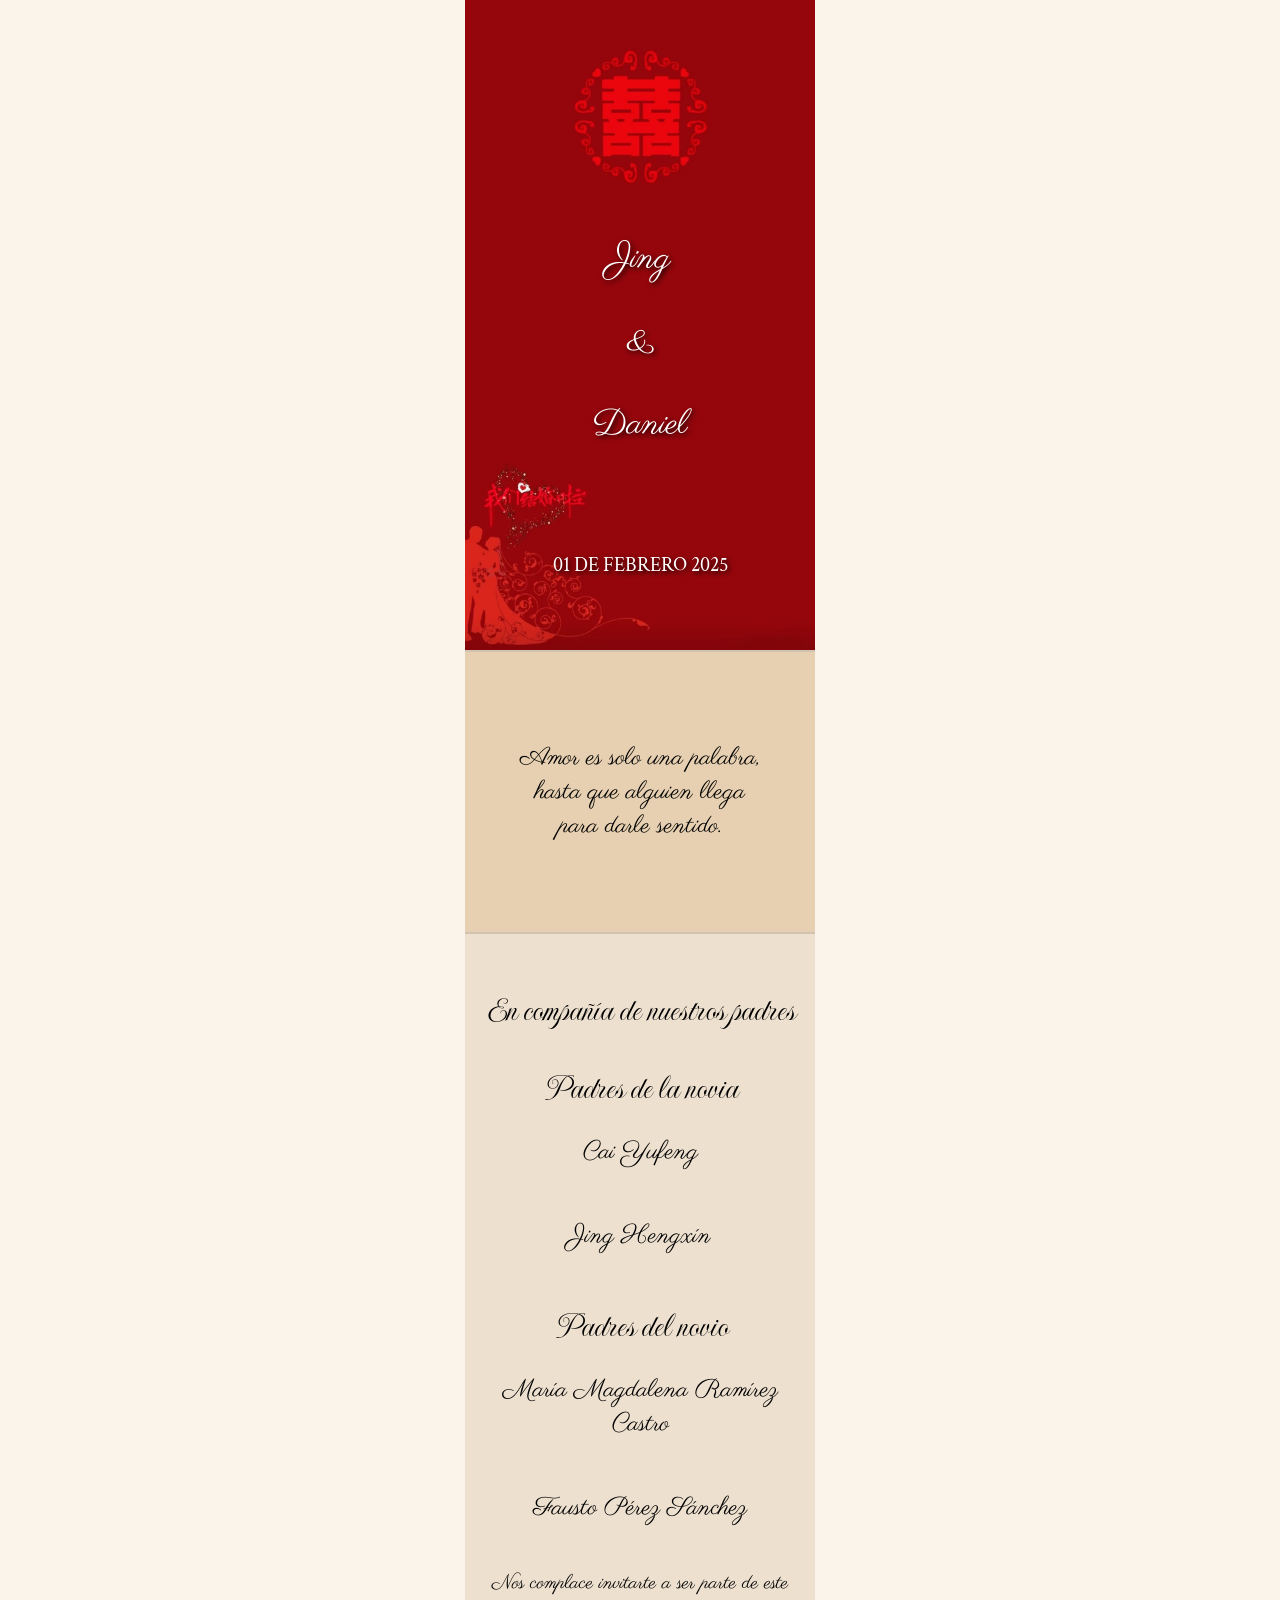
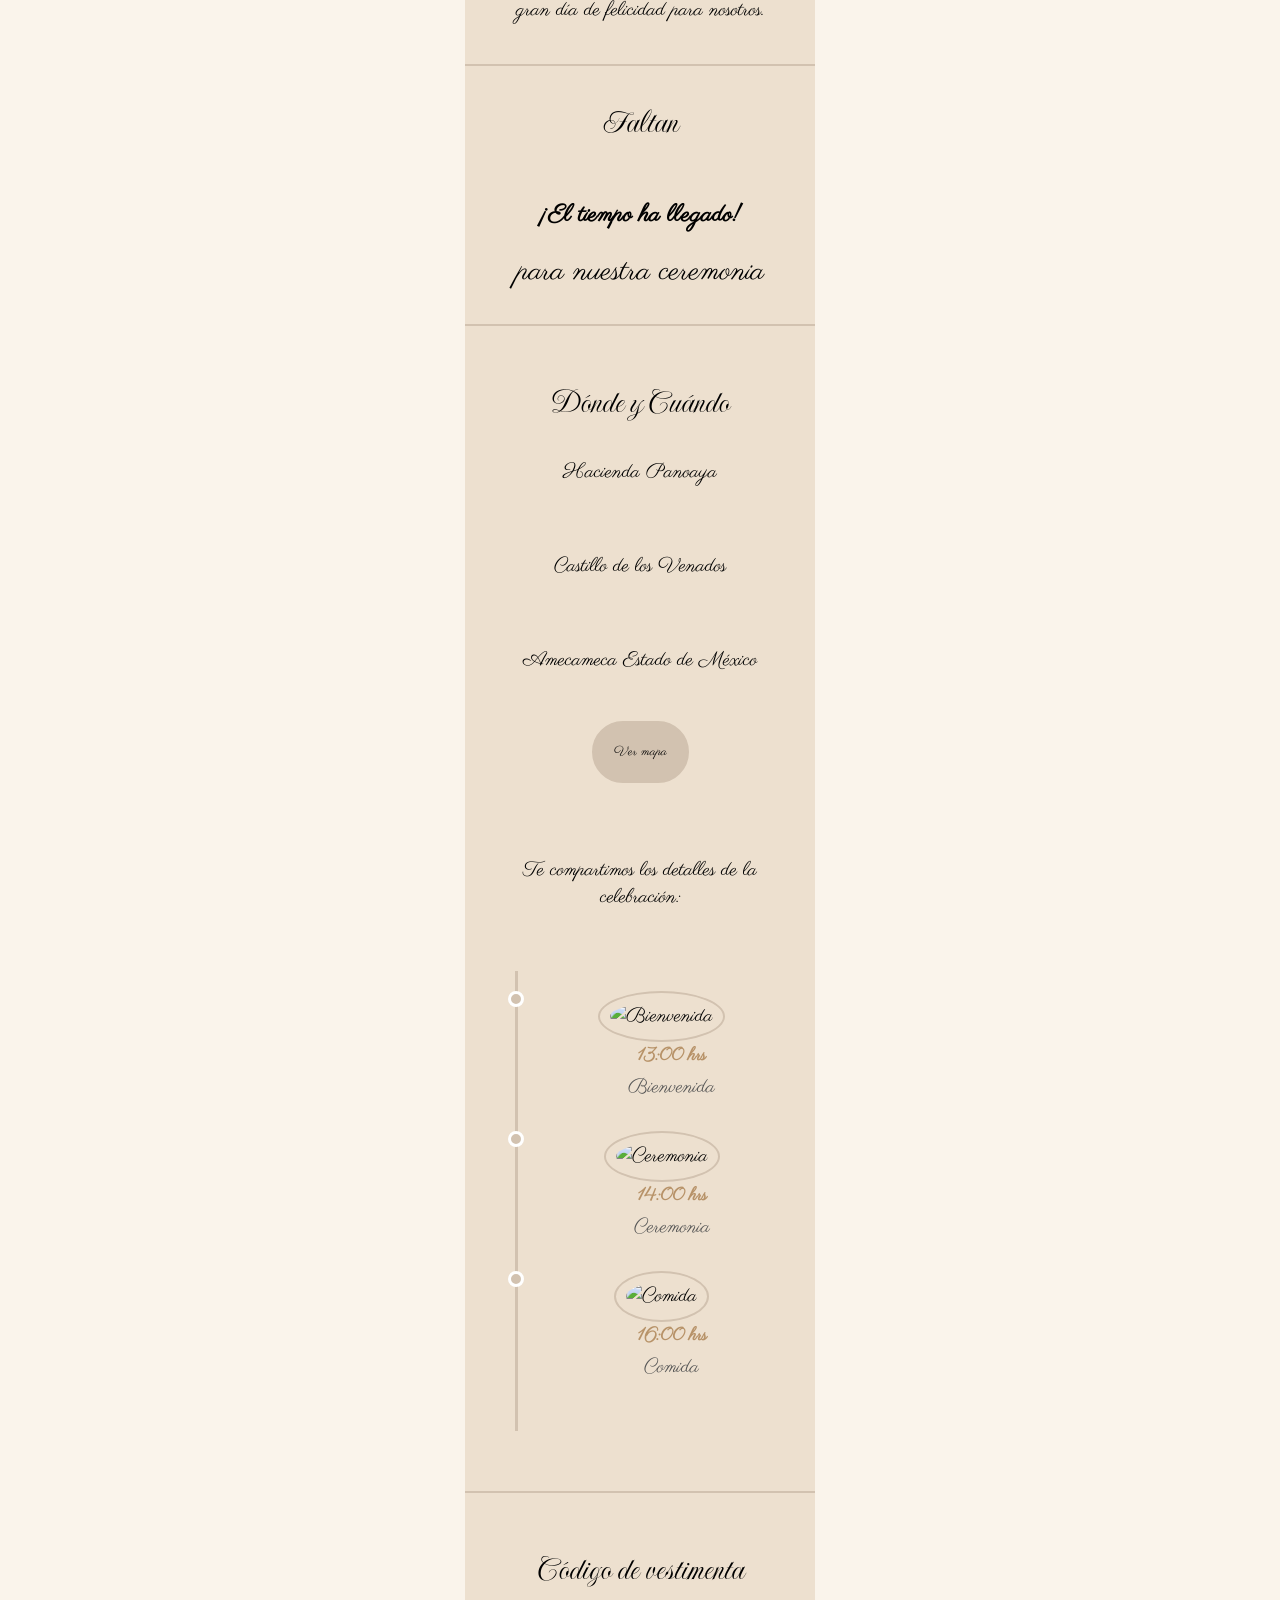
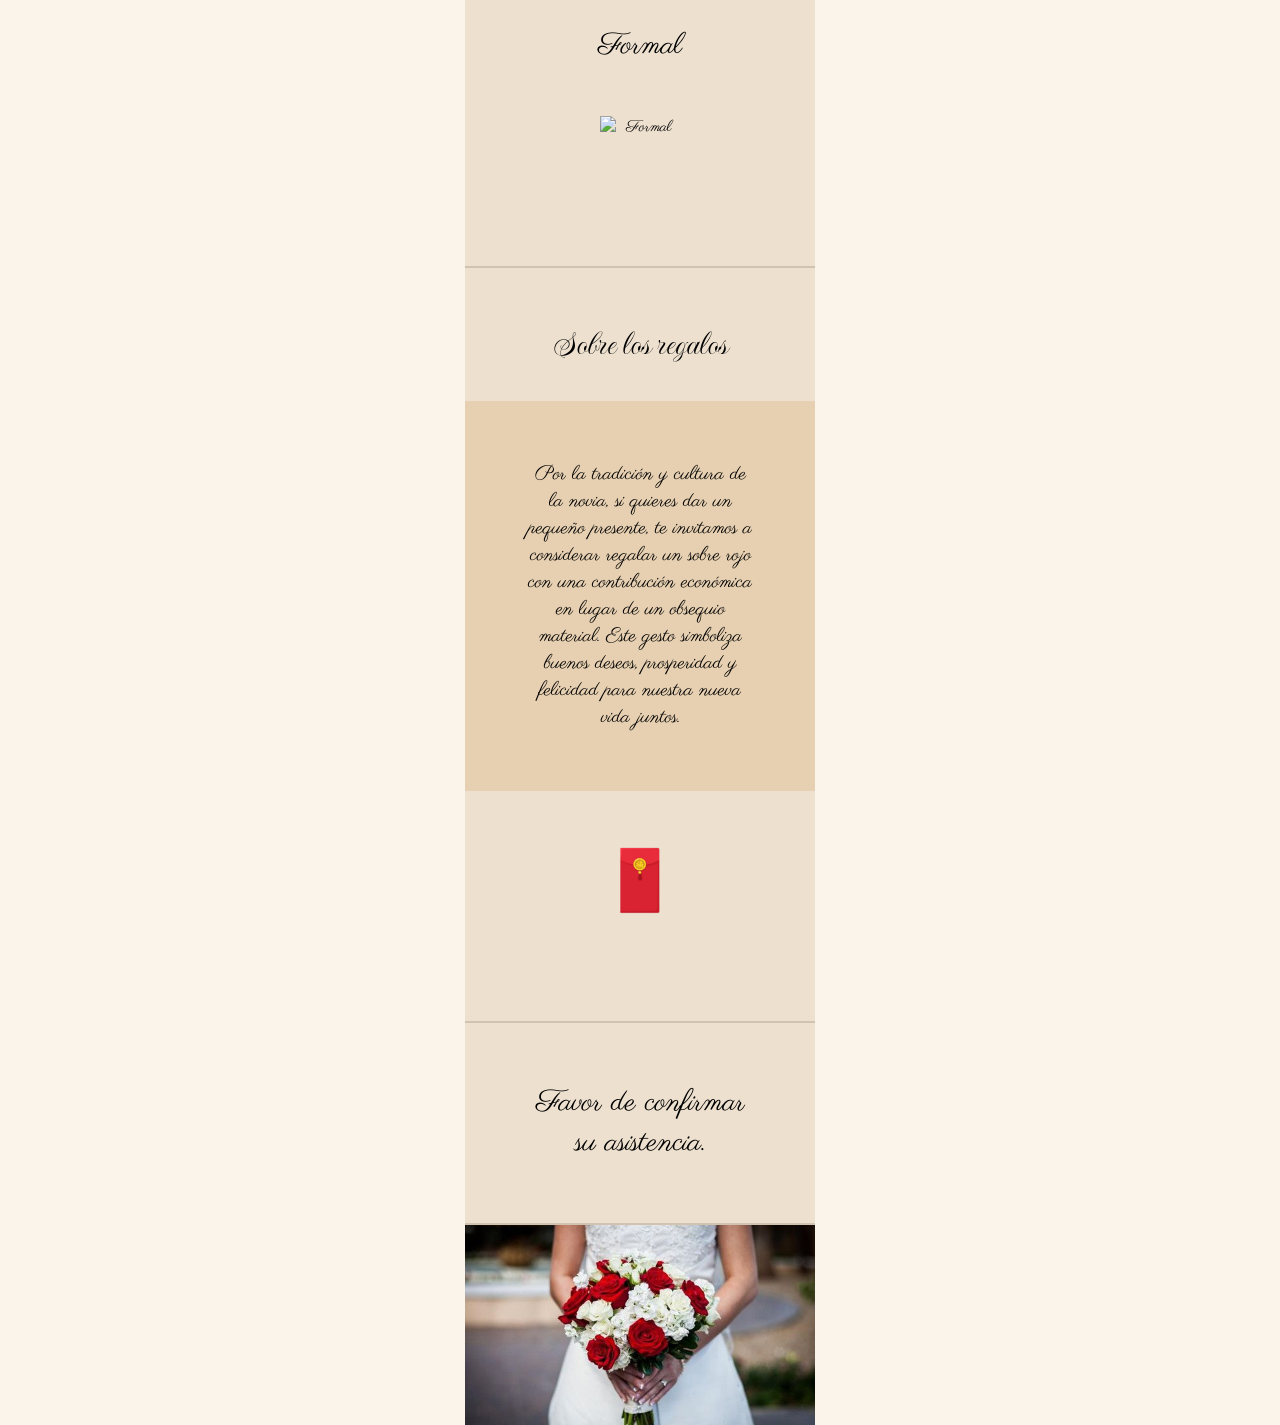
==== index.html @ 16b10f51 "Update index.html" ====
<!DOCTYPE html>
<html lang="es"> <!-- Español -->
<head>
    <meta charset="UTF-8"> <!-- Español -->
    <meta name="viewport" content="width=device-width, initial-scale=1.0">
    <link rel="preconnect" href="https://fonts.googleapis.com">
<link rel="preconnect" href="https://fonts.gstatic.com" crossorigin>
<link href="https://fonts.googleapis.com/css2?family=Allura&family=Amita:wght@400;700&family=Crimson+Text:ital,wght@0,400;0,600;0,700;1,400;1,600;1,700&family=Dancing+Script:wght@400..700&family=IM+Fell+French+Canon:ital@0;1&family=Imperial+Script&family=Lora:ital,wght@0,400..700;1,400..700&family=Mea+Culpa&family=Parisienne&family=Rouge+Script&family=Viaoda+Libre&display=swap" rel="stylesheet">
    <title>Invitación Boda</title>
    <!--Favicon (logo navegador)-->
    <link rel="icon" href="logo.ico" type="image/x-icon"> 
    <!-- styles.css-->
    <link rel="stylesheet" href="styles.css">
</head>
<body>
    <!-- Música -->
    <audio autoplay loop>
        <source src="musicaFondo.mp3" type="audio/mpeg">
        Tu navegador no soporta la reproducción de audio.
    </audio>
    <!-- 1. INICIO ------------------------------------------------>
    <div class="_1_INICIO">
        <p class="nombresNovios"> Jing </p>
        <p class="nombresNovios"> & </p>
        <p class="nombresNovios"> Daniel</p>
        <br>
        <p class="fecha"> 01 DE FEBRERO 2025</p>
    </div>
    <!-- 2. FRASE ------------------------------------------------>
    <div class="_2_FRASE"> 
        <a class="textoinvitacion"> Amor es solo una palabra, hasta que alguien llega para darle sentido. </a>
    </div>
    <!-- 3. PADRES ------------------------------------------------>
    <div class="_3_PADRES">
        <p id="nomPad">En compañía de nuestros padres</p>
        <a id="nomPad"> Padres de la novia</a>
        <p id="padres">Cai Yufeng</p>
        <p id="padres">Jing Hengxín</p>
        <br>
        <a id="nomPad">Padres del novio</a>
        <p id="padres">María Magdalena Ramírez Castro</p>
        <p id="padres">Fausto Pérez Sánchez</p>
        <p id="texto">Nos complace invitarte a ser parte de este gran día de felicidad para nosotros.</p>
    </div>
    <!-- 4. DIAS_FALTAN --------------------------------------------->
    <div class="_4_DIAS_FALTAN">
        <p id="titulo">Faltan</p>
        <div id="contador">
            <div class="tiempo" id="dias">
                <span></span>
                <p>Días</p>
            </div>
            <div class="tiempo">
                <span>:</span>
            </div>
            <div class="tiempo" id="horas">
                <span></span>
                <p>Horas</p>
            </div>
            <div class="tiempo">
                <span>:</span>
            </div>
            <div class="tiempo" id="minutos">
                <span></span>
                <p>Minutos</p>
            </div>
            <div class="tiempo">
                <span>:</span>
            </div>
            <div class="tiempo" id="segundos">
                <span></span>
                <p>Segundos</p>
            </div>
        </div>
        <a id="titulo2">para nuestra ceremonia</a>
        <p></p>
        <script>
            // Definir la fecha de destino
            const fechaDestino = new Date("Feb 01, 2025 00:00:00").getTime();
            // Actualizar la cuenta regresiva cada segundo
            const intervalo = setInterval(function() {
                const ahora = new Date().getTime();
                const diferencia = fechaDestino - ahora;
                // Calcular días, horas, minutos y segundos restantes
                const dias = Math.floor(diferencia / (1000 * 60 * 60 * 24));
                const horas = Math.floor((diferencia % (1000 * 60 * 60 * 24)) / (1000 * 60 * 60));
                const minutos = Math.floor((diferencia % (1000 * 60 * 60)) / (1000 * 60));
                const segundos = Math.floor((diferencia % (1000 * 60)) / 1000);
                // Actualizar los valores en el HTML
                document.getElementById("dias").children[0].textContent = dias < 10 ? "0" + dias : dias;
                document.getElementById("horas").children[0].textContent = horas < 10 ? "0" + horas : horas;
                document.getElementById("minutos").children[0].textContent = minutos < 10 ? "0" + minutos : minutos;
                document.getElementById("segundos").children[0].textContent = segundos < 10 ? "0" + segundos : segundos;
                // Si la cuenta regresiva ha terminado
                if (diferencia < 0) {
                    clearInterval(intervalo);
                    document.getElementById("contador").innerHTML = "<h2>¡El tiempo ha llegado!</h2>";
                }
            }, 1000);
        </script>
    </div>
    <!-- 5. DONDE_CUANDO --------------------------------------------->
    <div class="_5_DONDE_CUANDO">
        <div class="">
            <p id="titulo">Dónde y Cuándo</p>
            <p>Hacienda Panoaya</p>
            <br>
            <p>Castillo de los Venados</p>
            <br>
            <p>Amecameca Estado de México</p>
            <br>
            <button id="button" onclick="location.href='https://maps.app.goo.gl/4FpCjoQQamvMc2v19';"  allowfullscreen="" loading="lazy" referrerpolicy="no-referrer-when-downgrade"> Ver mapa</button> 
        </div>
        <br>
        <br>
<p id="texto">Te compartimos los detalles de la celebración:</p>
<div class="timeline">
    <div class="evento">
        <div class="icono">
            <img src="https://cdn-icons-png.flaticon.com/128/2849/2849686.png" alt="Bienvenida">
        </div>
        <div class="contenido">
            <span class="hora">13:00 hrs</span>
            <p>Bienvenida</p>
        </div>
    </div>
    <div class="evento">
        <div class="icono">
            <img src="https://cdn-icons-png.flaticon.com/128/2950/2950180.png" alt="Ceremonia">
        </div>
        <div class="contenido">
            <span class="hora">14:00 hrs</span>
            <p>Ceremonia</p>
        </div>
    </div>
    <div class="evento">
        <div class="icono">
            <img src="https://cdn-icons-png.flaticon.com/128/2555/2555700.png" alt="Comida">
        </div>
        <div class="contenido">
            <span class="hora">16:00 hrs</span>
            <p>Comida</p>
        </div>
    </div>
</div>
</div>
    <div class="_6_CODIGO_VESTIMENTA">
        <p id="titulo">Código de vestimenta</p>
        <a id="titulo2">Formal</a>
        <div class="iconFormal" ><img src="https://invitaciones.krema-mx.com/Content/img/icons/codigo-de-vestir.png" alt="Formal" id="iconFormal"></div>
    </div>
    <div class="_7_REGALOS">
        <p id="titulo">Sobre los regalos</p>
        <a id="regalos">Por la tradición y cultura de la novia, si quieres dar un pequeño presente, te invitamos a considerar regalar un sobre rojo con una contribución económica en lugar de un obsequio material. Este gesto simboliza buenos deseos, prosperidad y felicidad para nuestra nueva vida juntos.</a>
        <div class="iconFormal" ><img src="sobreRojo.png" alt="sobreRojo" id="iconFormal"></div>
    </div>
    <div class="_8_FINAL">
       <a id="numTelefono">Favor de confirmar su asistencia.</a>
    </div>
    <div class="_9_FOTOFINAL"></div>
</body>
</html>
---- styles.css ----
body {
    height: 100vh;
    display: grid;
    justify-content: center; /* Centra horizontalmente */
    align-items: center;    /* Centra verticalmente */
    /*display: flex; /* Activa el modelo flexbox */
   
    /*max-width: auto;*/
    width:350px;
    margin: auto;
    text-align: center;
    padding: auto;
    background-color: #faf4eb;

font-family: "Parisienne", serif;

}
.texto{
    text-align: center;
 font-size: 20px;
  font-family: "Lora", serif;
  font-optical-sizing: auto;
  font-weight: <weight>;
  font-style: normal;
}

.textoRegalo{
    background-color: #e6d0b1;
    height: 100px;
    display: grid;
    justify-content: center; /* Centra horizontalmente */
    align-items: center; /* Centra verticalmente */
    padding: 70px;
    text-align: center;
     font-family: "IM Fell French Canon", serif;
    font-optical-sizing: auto;
    font-weight: <weight>;
    font-style: normal;
}


/* Contenedor con la imagen de fondo */
/*-- 1. INICIO ---------------------------------------------------------*/
._1_INICIO { 
    position: relative; /* Posicionamiento necesario para el overlay */
    
    background-image: url('fondo.jpeg'); /* Ruta de tu imagen */
    background-size: cover; /* Ajusta la imagen al tamaño de la pantalla */
    background-position: center; /* Centra la imagen */
    height: 450px; /* Ocupa toda la altura de la ventana */
    /*display: grid;*/
    justify-content: center; /* Centra los elementos verticalmente */
    align-items: center; /* Centra los elementos horizontalmente */
    color: white; /* Color de texto */
    text-shadow: 2px 2px 5px black; /* Sombra para que el texto resalte */
    text-align: center;
    font-size: 35px;

    padding-top:200px;
    padding-bottom:
}
/* Capa oscura superpuesta */
/*._1_INICIO::before {
    content: '';
    position: absolute;
    top: 0;
    left: 0;
    width: 100%;
    height: 100%;
    background-color: black; /* Oscurecimiento */
    opacity: 0.2; /* Ajusta la intensidad de la oscuridad (0.1 a 1) */
    z-index: 1; /* Coloca la capa debajo del contenido */
}*/

/* Asegúrate de que el contenido esté encima de la superposición */
/*._1_INICIO > * {
    position: relative;
    z-index: 2;
}*/
.nombresNovios{
    font-size: 60px; /* Tamaño de fuente */
    font-family: "Parisienne", serif;
    font-weight: 400;
    font-style: normal;

    color: white; /* Color de texto */
    text-shadow: 2px 2px 5px black; /* Sombra para que el texto resalte */
    text-align: center;
}
.fecha{
    font-size: 20px; /* Tamaño de fuente */

     font-family: "Crimson Text", serif;

}

/*-- 2. FRASE ---------------------------------------------------------*/
._2_FRASE{
     border-bottom: 2px  solid #d2c2b0; 
     border-top: 2px solid #d2c2b0;
    background-color: #e6d0b1;
    height: 180px;
    margin: 20 auto; /* Centra la página */
    justify-content: center; /* Centra horizontalmente */
    align-items: center; /* Centra verticalmente */
    display: grid;
    padding: 50px;
    text-align: center;

     font-family: "IM Fell French Canon", serif;
    font-optical-sizing: auto;
    font-weight: <weight>;
    font-style: normal;
    color:black;
    font-family: "Parisienne", serif;
    font-size: 25px;
}

/*-- 3. PADRES ---------------------------------------------------------*/
._3_PADRES{
     border-bottom: 2px  solid #d2c2b0; 
    background-color: #ede0cf;
    justify-content: center; /* Centra horizontalmente */
    align-items: center; /* Centra verticalmente */
    padding-bottom: 40px; /* Centra la página */
    height: auto; 
    display: grid;
    padding: 20px;
    font-size: 20px;
    
}
#nomPad{
   font-family: "Imperial Script", cursive;
  font-style: normal;
    font-weight: 400;
    font-size: 35px;
}
#padres{
   
    text-align: center;
    font-size: 25px;
    font-family: "Parisienne", cursive;
}


/*-- 4. DIAS QUE FALTAN ---------------------------------------------------------*/
._4_DIAS_FALTAN{
     border-bottom: 2px  solid #d2c2b0; 
    background-color: #ede0cf;
    margin: 20 auto; /* Centra la página */
    justify-content: center; /* Centra horizontalmente */
    align-items: center; /* Centra verticalmente */
    height: auto; /* Ocupa toda la altura de la ventana */
    display: grid;

    background-size: 30px;
font-family: "Parisienne", serif;
}
    #contador {
        display: flex;
        justify-content: center;
        
    }
    .tiempo {
        text-align: center;
    }
    .tiempo span {
        font-size: 40px;
        display: block;
    }
    .tiempo p {
        margin-top: 10px;
        font-size: 18px;    
    }

/*-- 5. DONDE Y CUANDO ---------------------------------------------------------*/
._5_DONDE_CUANDO{
     border-bottom: 2px  solid #d2c2b0; 

    background-color: #ede0cf;
    margin: 20 auto; /* Centra la página */
    justify-content: center; /* Centra horizontalmente */
    align-items: center; /* Centra verticalmente */
    height: auto; /* Ocupa toda la altura de la ventana */
    display: grid;
        padding: 20px;
        font-size: 20px;
}

    #titulo{
        font-size: 35px; /* Tamaño de fuente */
       
  font-family: "Imperial Script", cursive;
    }
    #titulo2{
        font-size: 30px; /* Tamaño de fuente */
        font-family: "Parisienne", serif;
        font-weight: 400;
        font-style: normal;
    }

    #tituloCelebracion{
        font-size: 20px; /* Tamaño de fuente */
        font-family: "Parisienne", serif;
        font-weight: 400;
        font-style: normal;
    }
    #button {
        border: 2px solid #d2c2b0; /* Corregí el borde */
        border-radius:50px; /* Más redondeado */
        background-color: #d2c2b0; /* Color de fondo inicial */
        padding: 20px;
        cursor: pointer; /* Cambiar el cursor al pasar sobre el botón */
        transition: all 0.3s ease; /* Suavizar las transiciones */
font-family: "Parisienne", serif;
}

    /* Cambio de color al poner el cursor */
    #button:hover {
        background-color: #b59d8a; /* Color más oscuro al pasar el mouse */
        border-color: #b59d8a; /* También cambia el color del borde */
        transform: scale(1.05); /* Efecto de agrandamiento */
font-family: "Parisienne", serif;
    }

    /* Cambio de color al hacer clic */
    #button:active {
        background-color: #a08470; /* Color aún más oscuro al hacer clic */
        border-color: #a08470;
        transform: scale(0.95); /* Efecto de presión */
font-family: "Parisienne", serif;
    }

/* Estilo general para la línea del tiempo */
.timeline {
    position: relative;
    margin: 40px auto;
    padding: 20px 0;
    width: 80%;
    max-width: 600px;
    border-left: 3px solid #d2c2b0; /* Línea vertical */
font-family: "Parisienne", serif;
}

/* Estilo de cada evento */
.evento {
    position: relative;
    margin-bottom: 30px;
    padding-left: 40px; /* Espaciado a la izquierda */
font-family: "Parisienne", serif;
}

/* Línea decorativa para conectar íconos */
.evento::before {
    content: '';
    position: absolute;
    left: -10px;
    top: 0;
    width: 10px;
    height: 10px;
    background-color: #d2c2b0; /* Mismo color que la línea */
    border: 3px solid white;
    border-radius: 50%; /* Círculo */
font-family: "Parisienne", serif;
}

/* Estilo para los íconos */
.icono img {
    width: 50px;
    height: 50px;
    border-radius: 50%; /* Opcional: redondea la imagen */
    border: 2px solid #d2c2b0;
    padding: 10px;
font-family: "Parisienne", serif;
}

/* Estilo para el contenido */
.contenido {
    margin-left: 20px;
font-family: "Parisienne", serif;
    color: #333;
}

.contenido .hora {
    font-weight: bold;
    color: #b79268;
    font-size: 18px;
}

.contenido p {
    margin: 5px 0 0;
    font-size: 20px;
    color: #555;
    font-family: "Parisienne", serif;
}

/* Opcional: Agregar animación */
.evento:hover {
    transform: scale(1.05);
    transition: transform 0.3s ease-in-out;
    font-family: "Parisienne", serif;
}

._6_CODIGO_VESTIMENTA{
     border-bottom: 2px  solid #d2c2b0; 

    background-color: #ede0cf;
    margin: 20 auto; /* Centra la página */
    justify-content: center; /* Centra horizontalmente */
    align-items: center; /* Centra verticalmente */
    height: auto; /* Ocupa toda la altura de la ventana */
    display: grid;
    padding: 20px;
}
#textoVest{
    font-family: "Parisienne", serif;
    font-size: 30px;
   
}
.iconFormal{
    background-color: #ede0cf;
    margin: 20 auto; /* Centra la página */
    justify-content: center; /* Centra horizontalmente */
    align-items: center; /* Centra verticalmente */
    display: grid;
    padding-bottom: 20px;
    font-family: "Parisienne", serif;
    padding: 50px;
}
#iconFormal{
    width: 80px;
    height: 80px;
    font-family: "Parisienne", serif;
}

._7_REGALOS{
     border-bottom: 2px  solid #d2c2b0; 
    background-color: #ede0cf;
    margin: 20 auto; /* Centra la página */
    justify-content: center; /* Centra horizontalmente */
    align-items: center; /* Centra verticalmente */
    height: auto; /* Ocupa toda la altura de la ventana */
    display: grid;
    font-family: "Parisienne", serif;
    padding-top: 20px;
    padding-bottom: 50px;
}

#regalos{
    background-color: #e6d0b1;
    height: auto;
    justify-content: center; /* Centra horizontalmente */
    align-items: center; /* Centra verticalmente */
    display: grid;
    padding: 60px;
    text-align: center;
    color:black;
    font-size: 20px;
    font-family: "Parisienne", serif;
}

._8_FINAL{
    border-bottom: 2px  solid #d2c2b0; 
    background-color: #ede0cf;
    padding: 60px ;
    justify-content: center; /* Centra horizontalmente */
    align-items: center; /* Centra verticalmente */
    height: auto; /* Ocupa toda la altura de la ventana */
    font-size: 30px;
    font-style: bold;
 
}
._9_FOTOFINAL{

    position: relative; /* Posicionamiento necesario para el overlay */
    
    background-image: url('fondoFinal.jfif'); /* Ruta de tu imagen */
    background-size: cover; /* Ajusta la imagen al tamaño de la pantalla */
    background-position: center; /* Centra la imagen */
    height: 200px; /* Ocupa toda la altura de la ventana */
    display: grid;
    justify-content: center; /* Centra los elementos verticalmente */
    align-items: center; /* Centra los elementos horizontalmente */
    color: white; /* Color de texto */

}
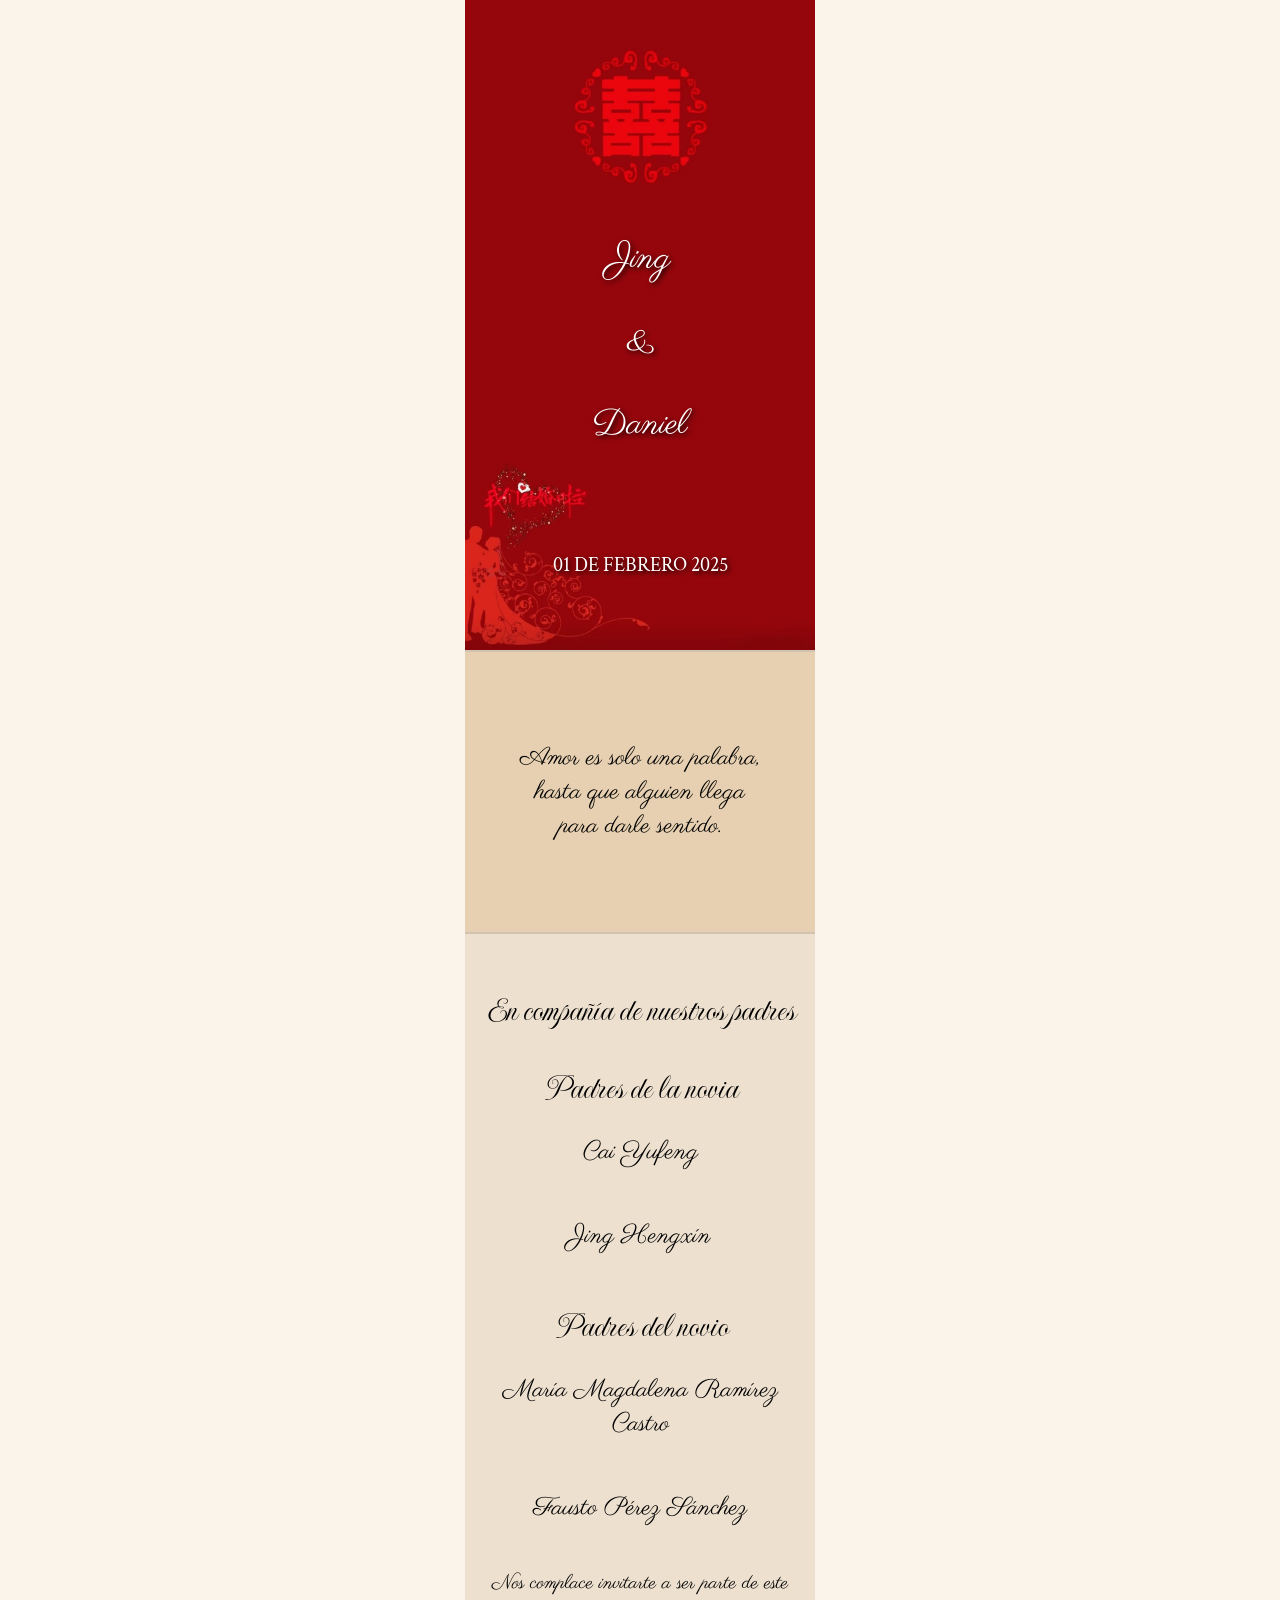
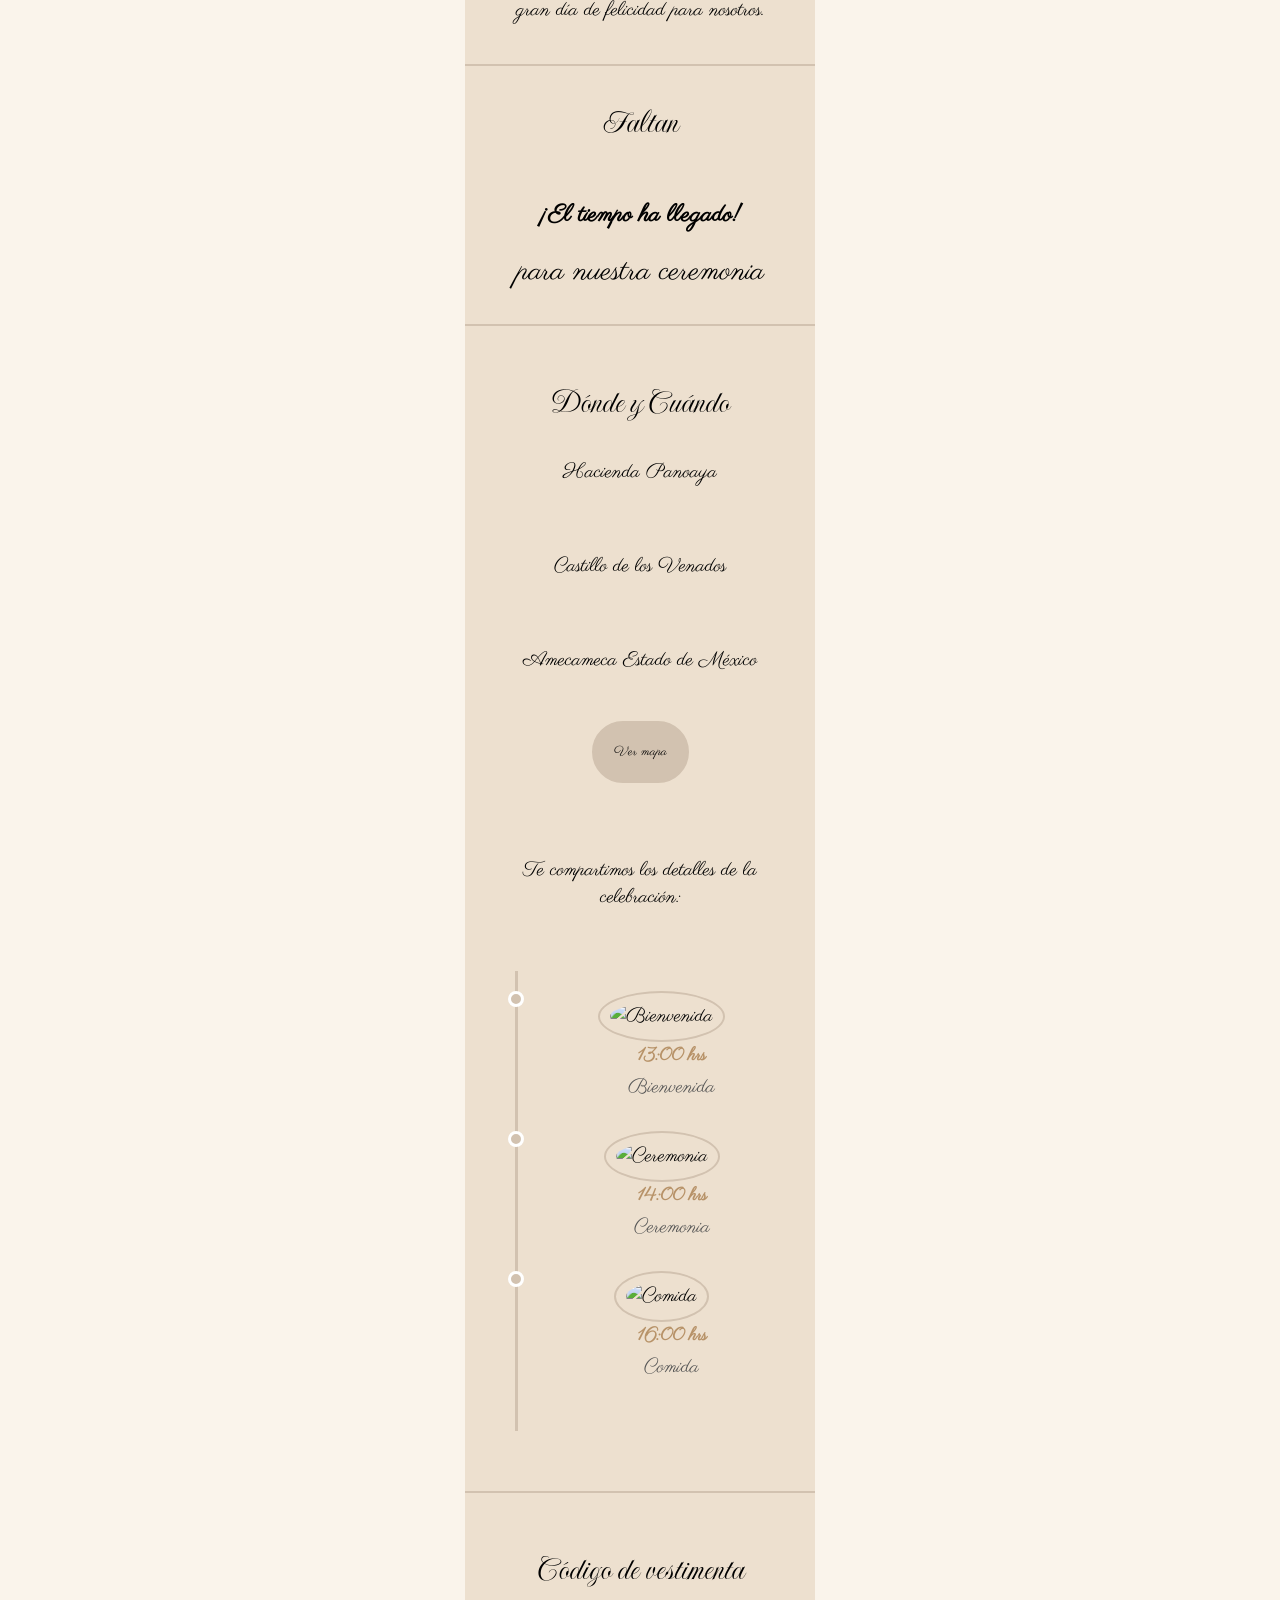
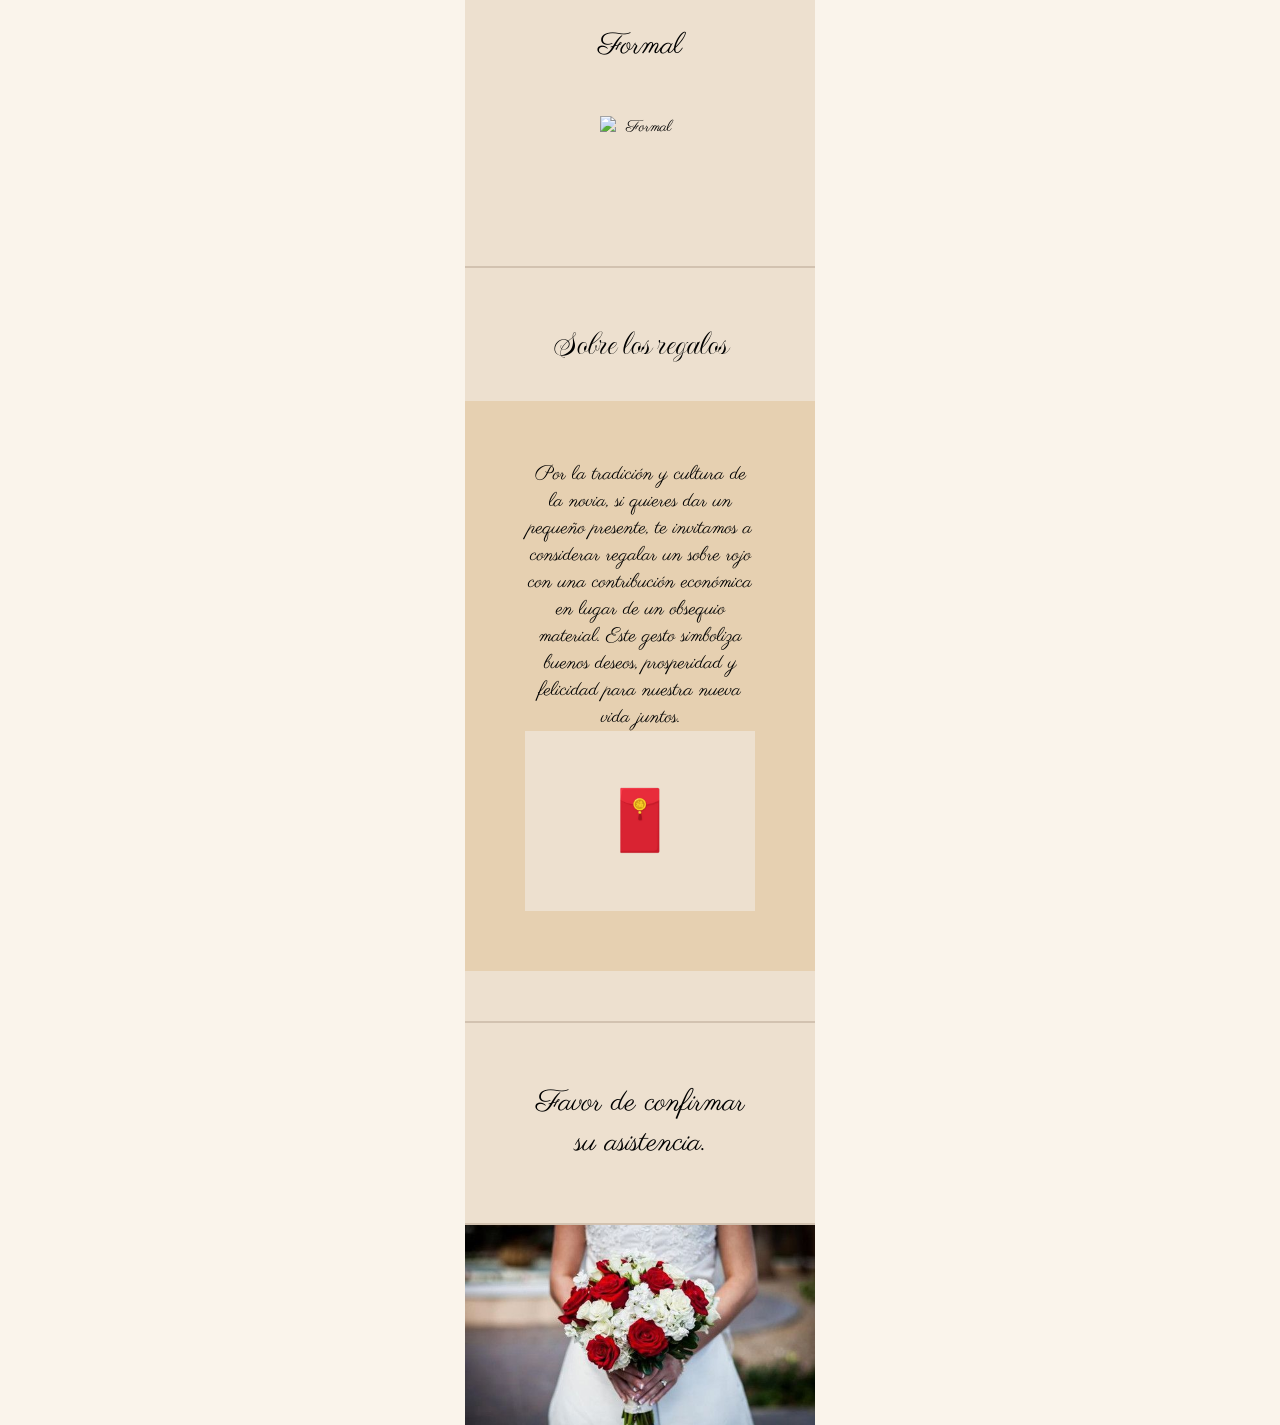
==== commit 7ab6e571: "Update index.html" ====
--- a/index.html
+++ b/index.html
@@ -151,8 +151,8 @@
     </div>
     <div class="_7_REGALOS">
         <p id="titulo">Sobre los regalos</p>
-        <a id="regalos">Por la tradición y cultura de la novia, si quieres dar un pequeño presente, te invitamos a considerar regalar un sobre rojo con una contribución económica en lugar de un obsequio material. Este gesto simboliza buenos deseos, prosperidad y felicidad para nuestra nueva vida juntos.</a>
-        <div class="iconFormal" ><img src="sobreRojo.png" alt="sobreRojo" id="iconFormal"></div>
+        <a id="regalos">Por la tradición y cultura de la novia, si quieres dar un pequeño presente, te invitamos a considerar regalar un sobre rojo con una contribución económica en lugar de un obsequio material. Este gesto simboliza buenos deseos, prosperidad y felicidad para nuestra nueva vida juntos.
+        <div class="iconFormal" ><img src="sobreRojo.png" alt="sobreRojo" id="iconFormal"></div></a>
     </div>
     <div class="_8_FINAL">
        <a id="numTelefono">Favor de confirmar su asistencia.</a>
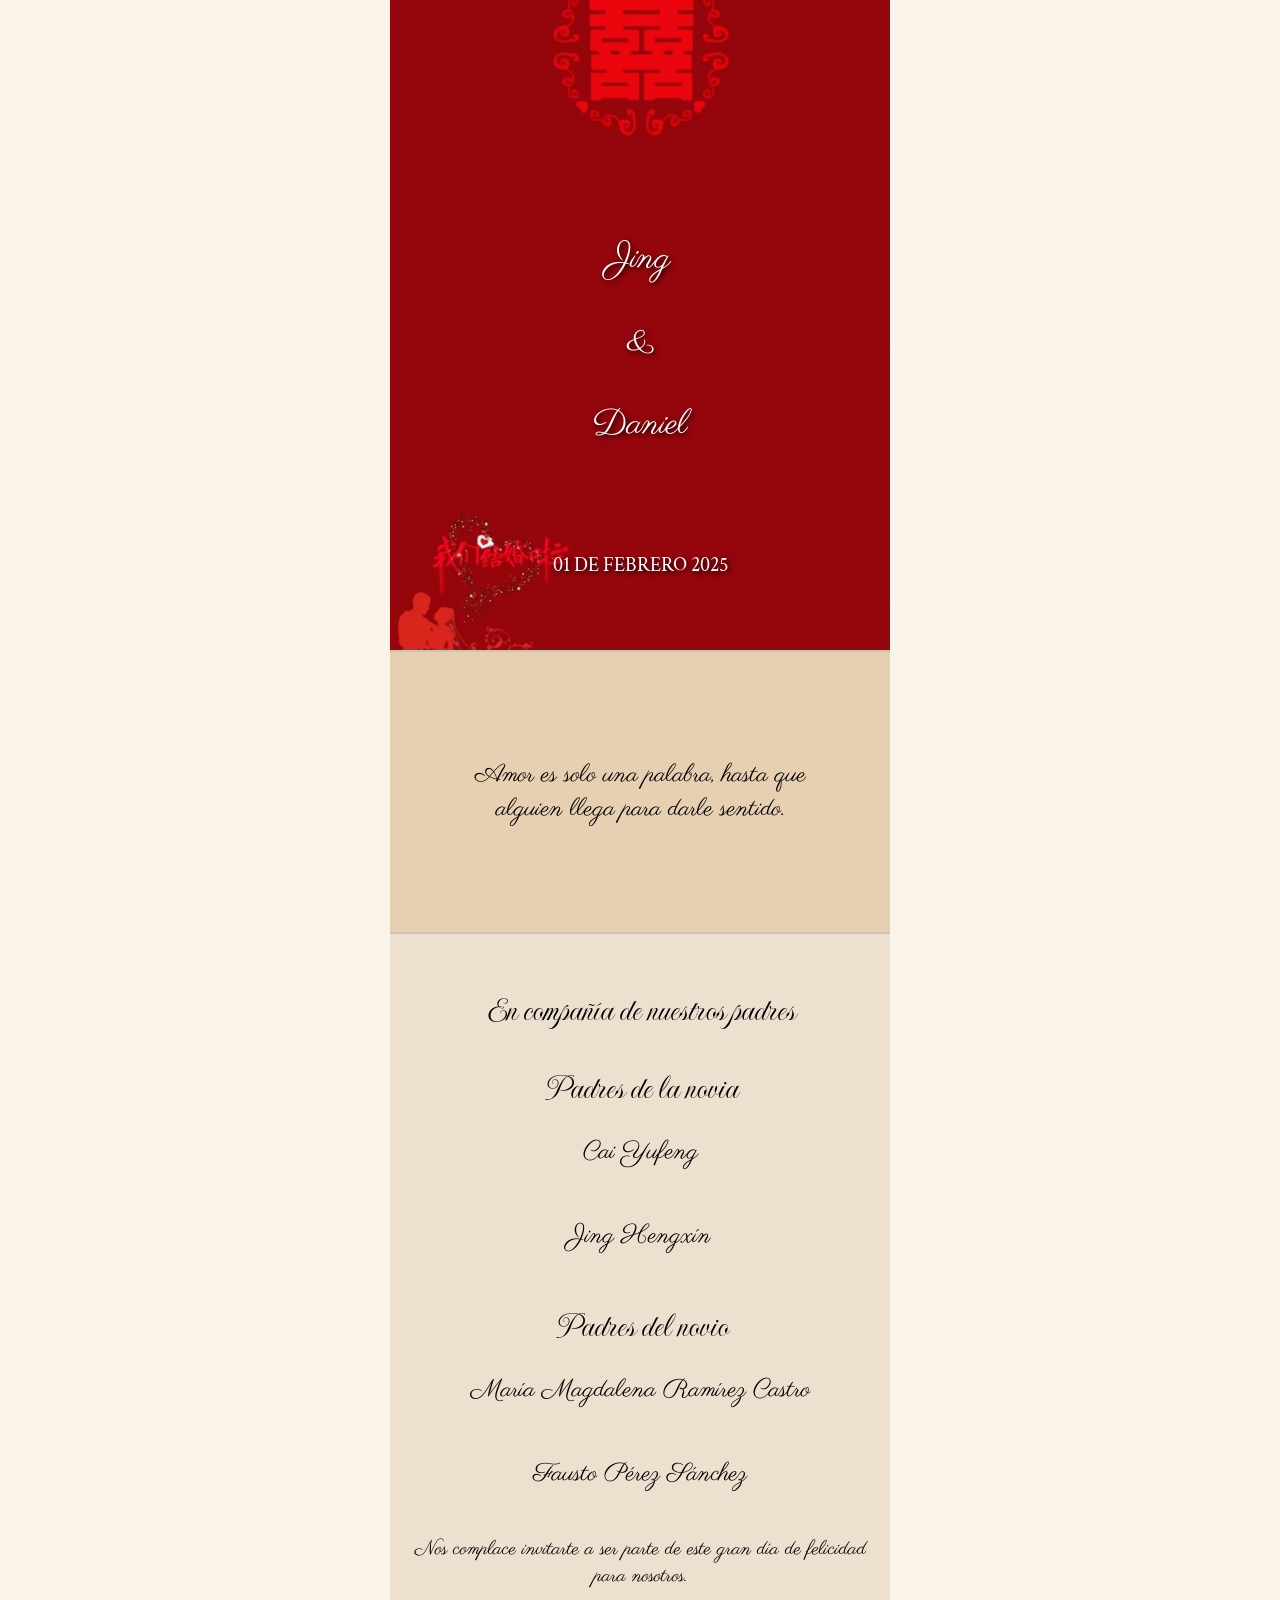
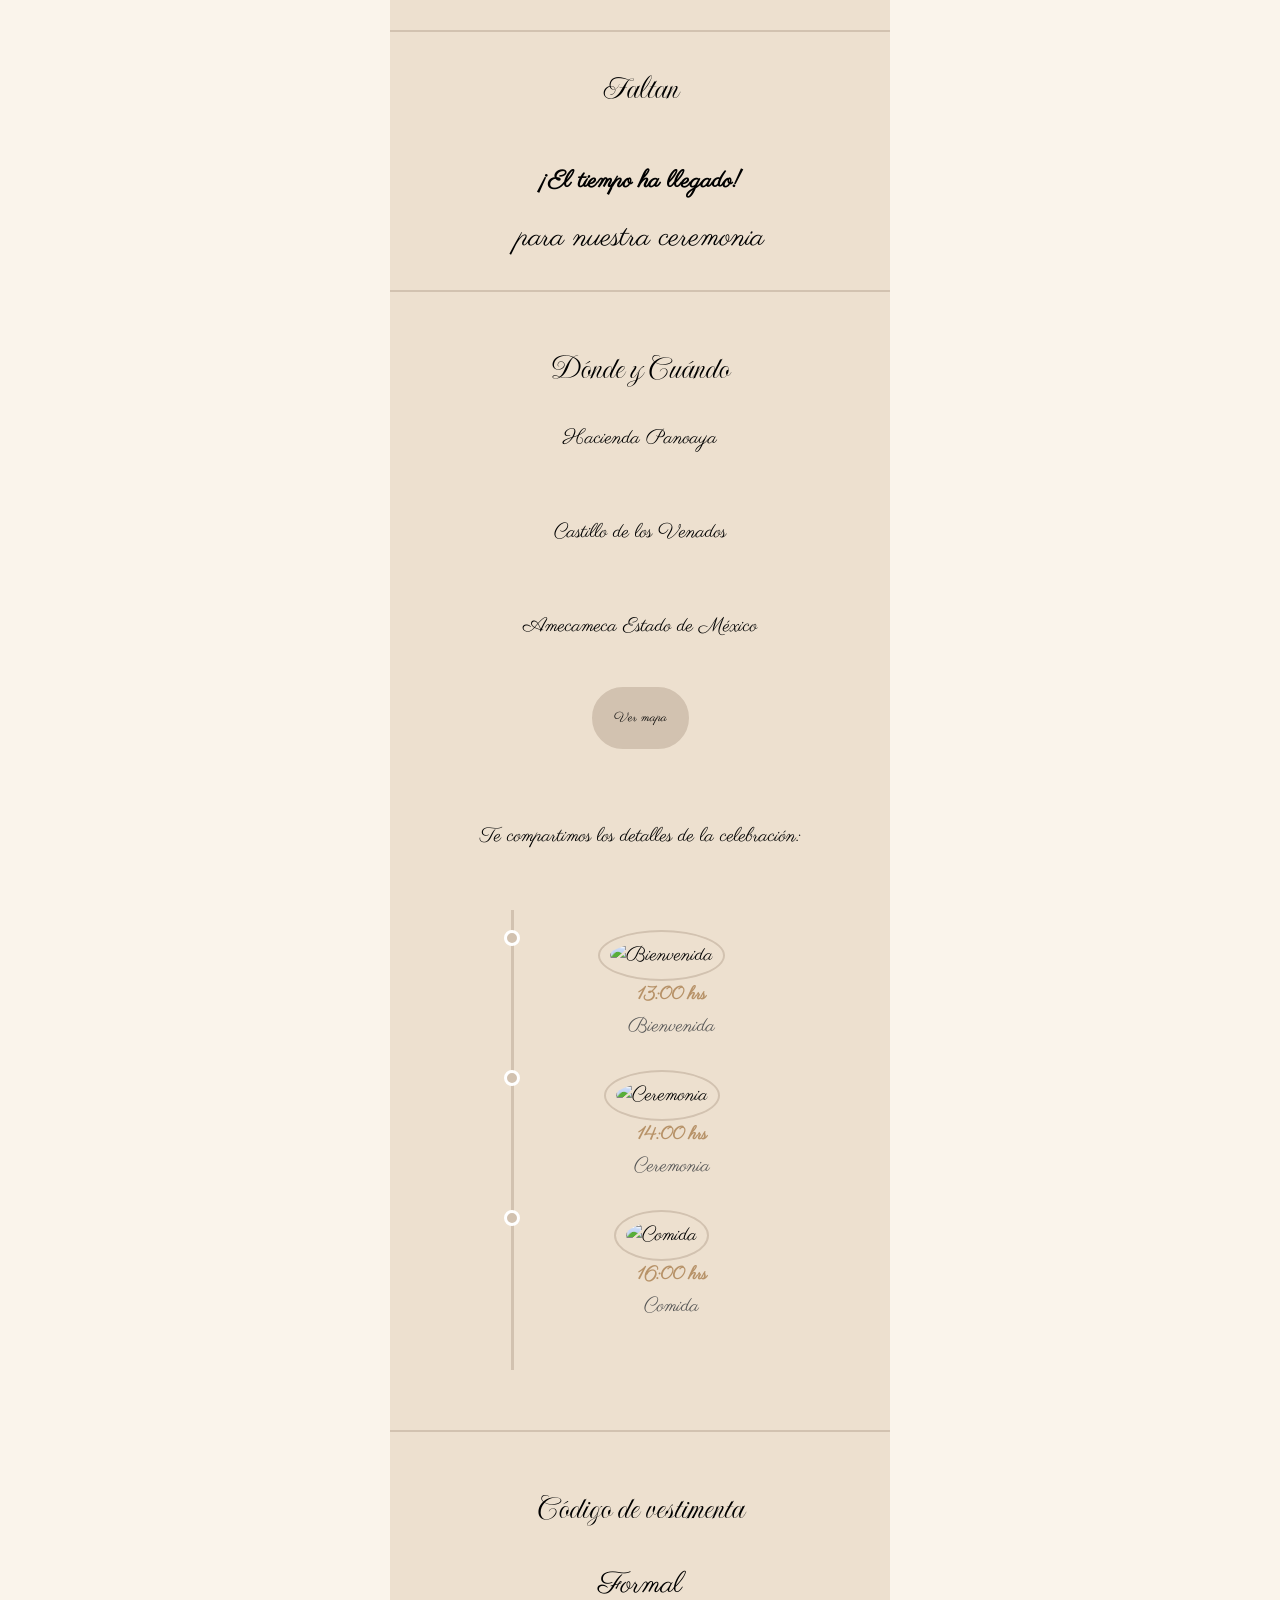
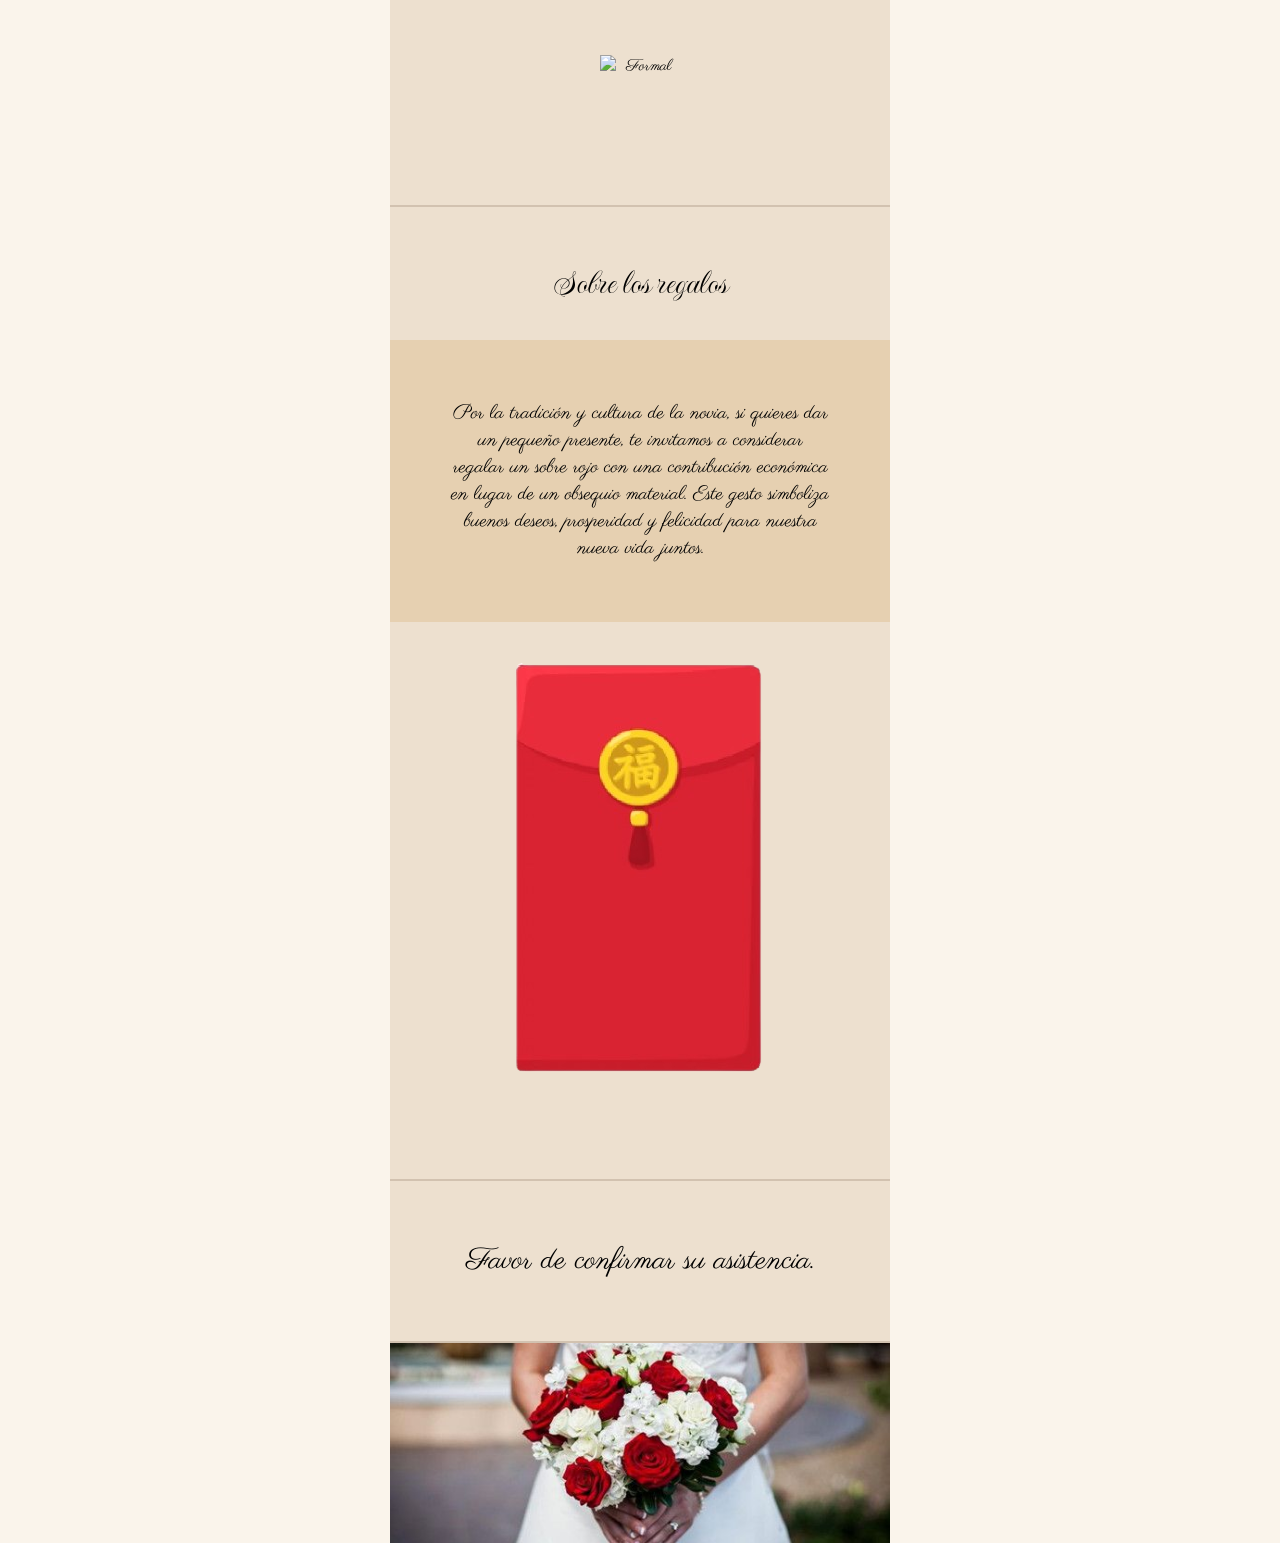
==== commit 16f847df: "Update index.html" ====
--- a/index.html
+++ b/index.html
@@ -151,8 +151,8 @@
     </div>
     <div class="_7_REGALOS">
         <p id="titulo">Sobre los regalos</p>
-        <a id="regalos">Por la tradición y cultura de la novia, si quieres dar un pequeño presente, te invitamos a considerar regalar un sobre rojo con una contribución económica en lugar de un obsequio material. Este gesto simboliza buenos deseos, prosperidad y felicidad para nuestra nueva vida juntos.
-        <div class="iconFormal" ><img src="sobreRojo.png" alt="sobreRojo" id="iconFormal"></div></a>
+        <a id="regalos">Por la tradición y cultura de la novia, si quieres dar un pequeño presente, te invitamos a considerar regalar un sobre rojo con una contribución económica en lugar de un obsequio material. Este gesto simboliza buenos deseos, prosperidad y felicidad para nuestra nueva vida juntos.</a>
+        <div class="iconRegalos" ><img src="sobreRojo.png" alt="sobreRojo" id="iconRegalos"></div>
     </div>
     <div class="_8_FINAL">
        <a id="numTelefono">Favor de confirmar su asistencia.</a>
--- a/styles.css
+++ b/styles.css
@@ -326,11 +326,13 @@
     padding-bottom: 20px;
     font-family: "Parisienne", serif;
     padding: 50px;
+    background: transparent;
 }
 #iconFormal{
     width: 80px;
     height: 80px;
     font-family: "Parisienne", serif;
+    background: transparent;
 }
 
 ._7_REGALOS{
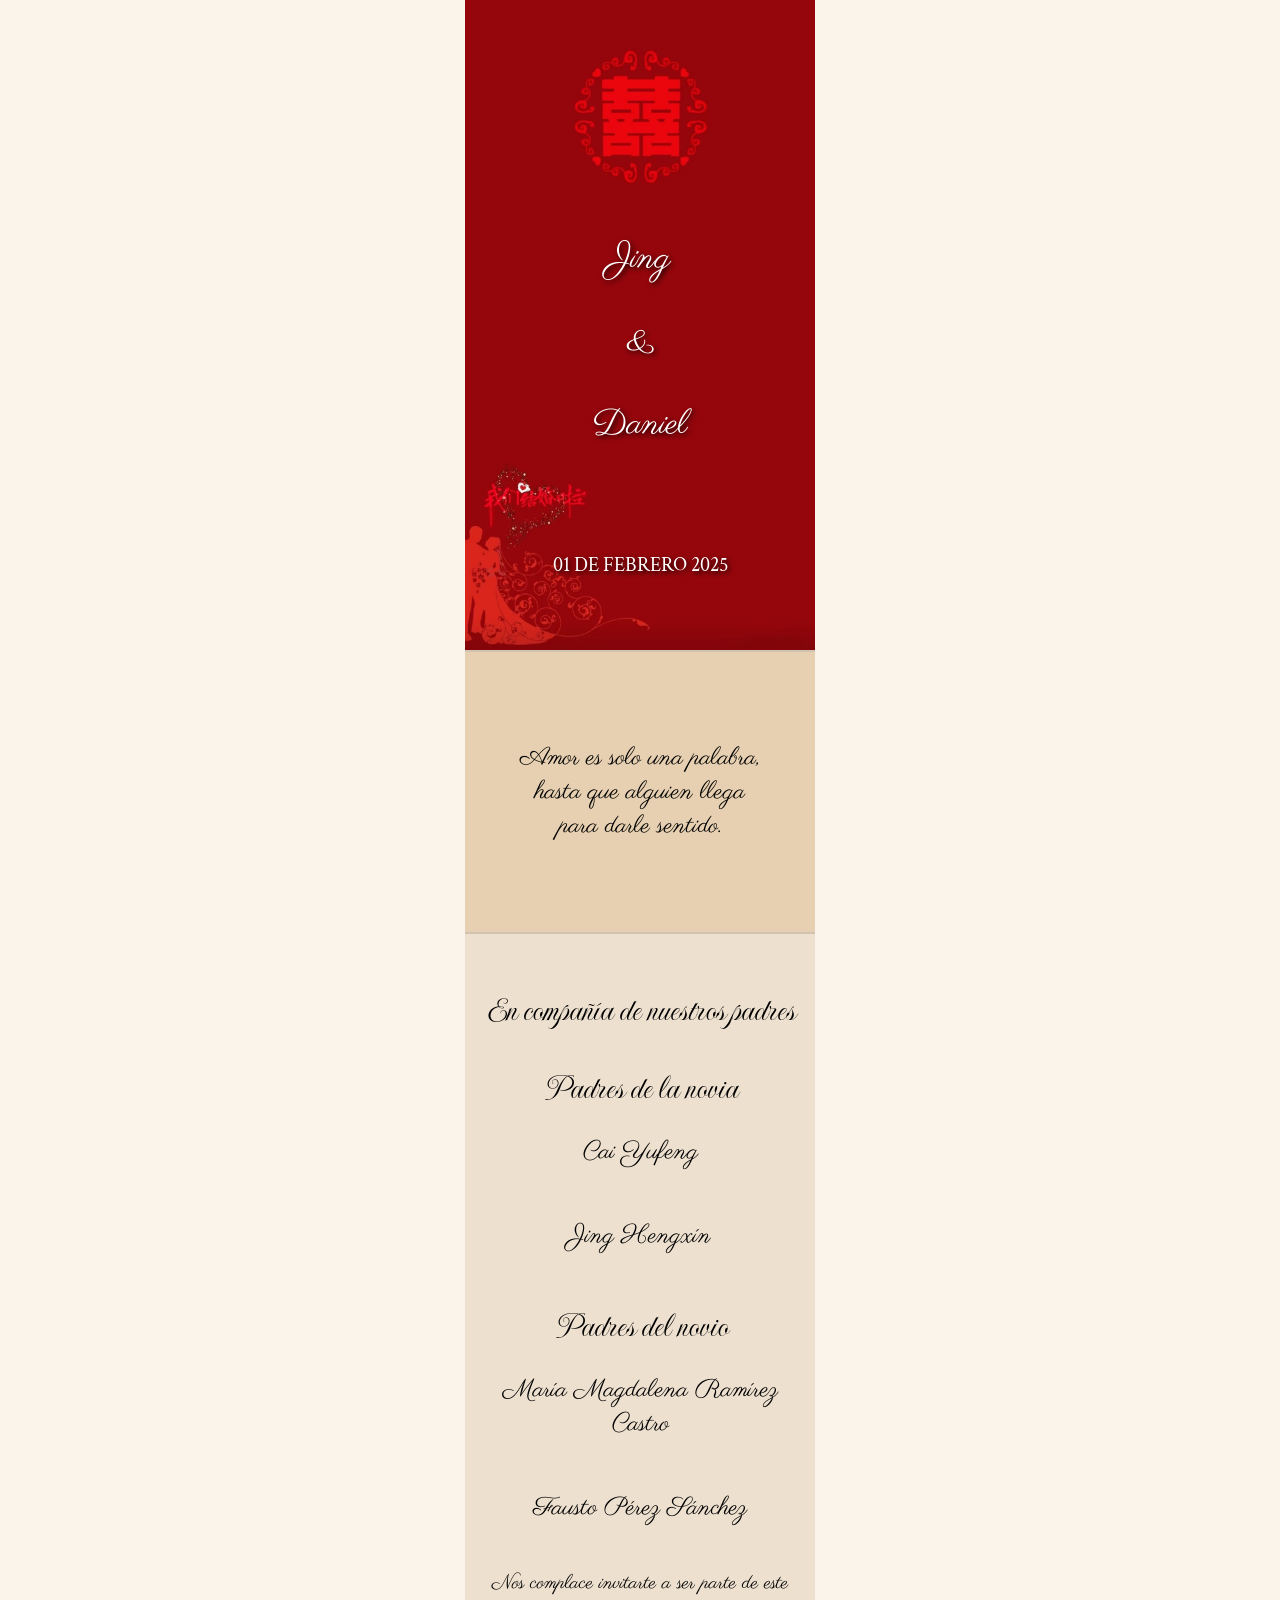
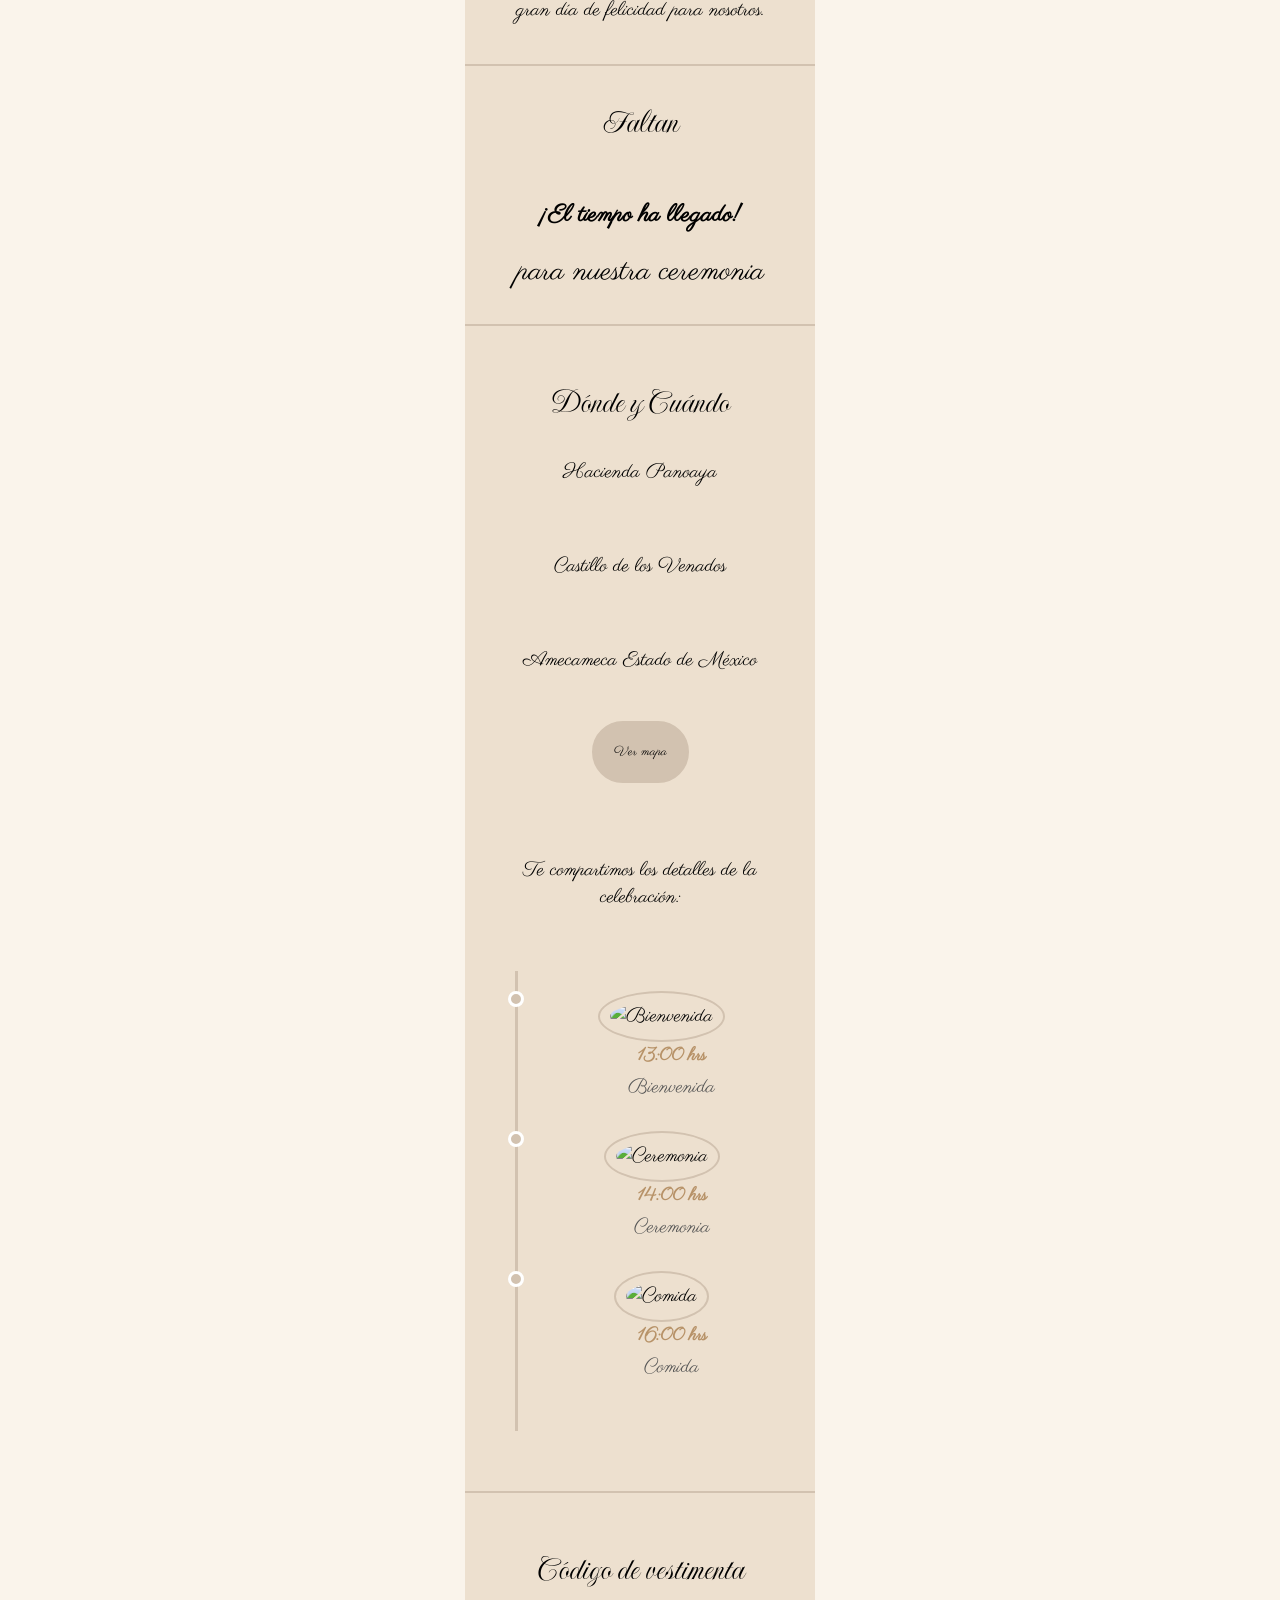
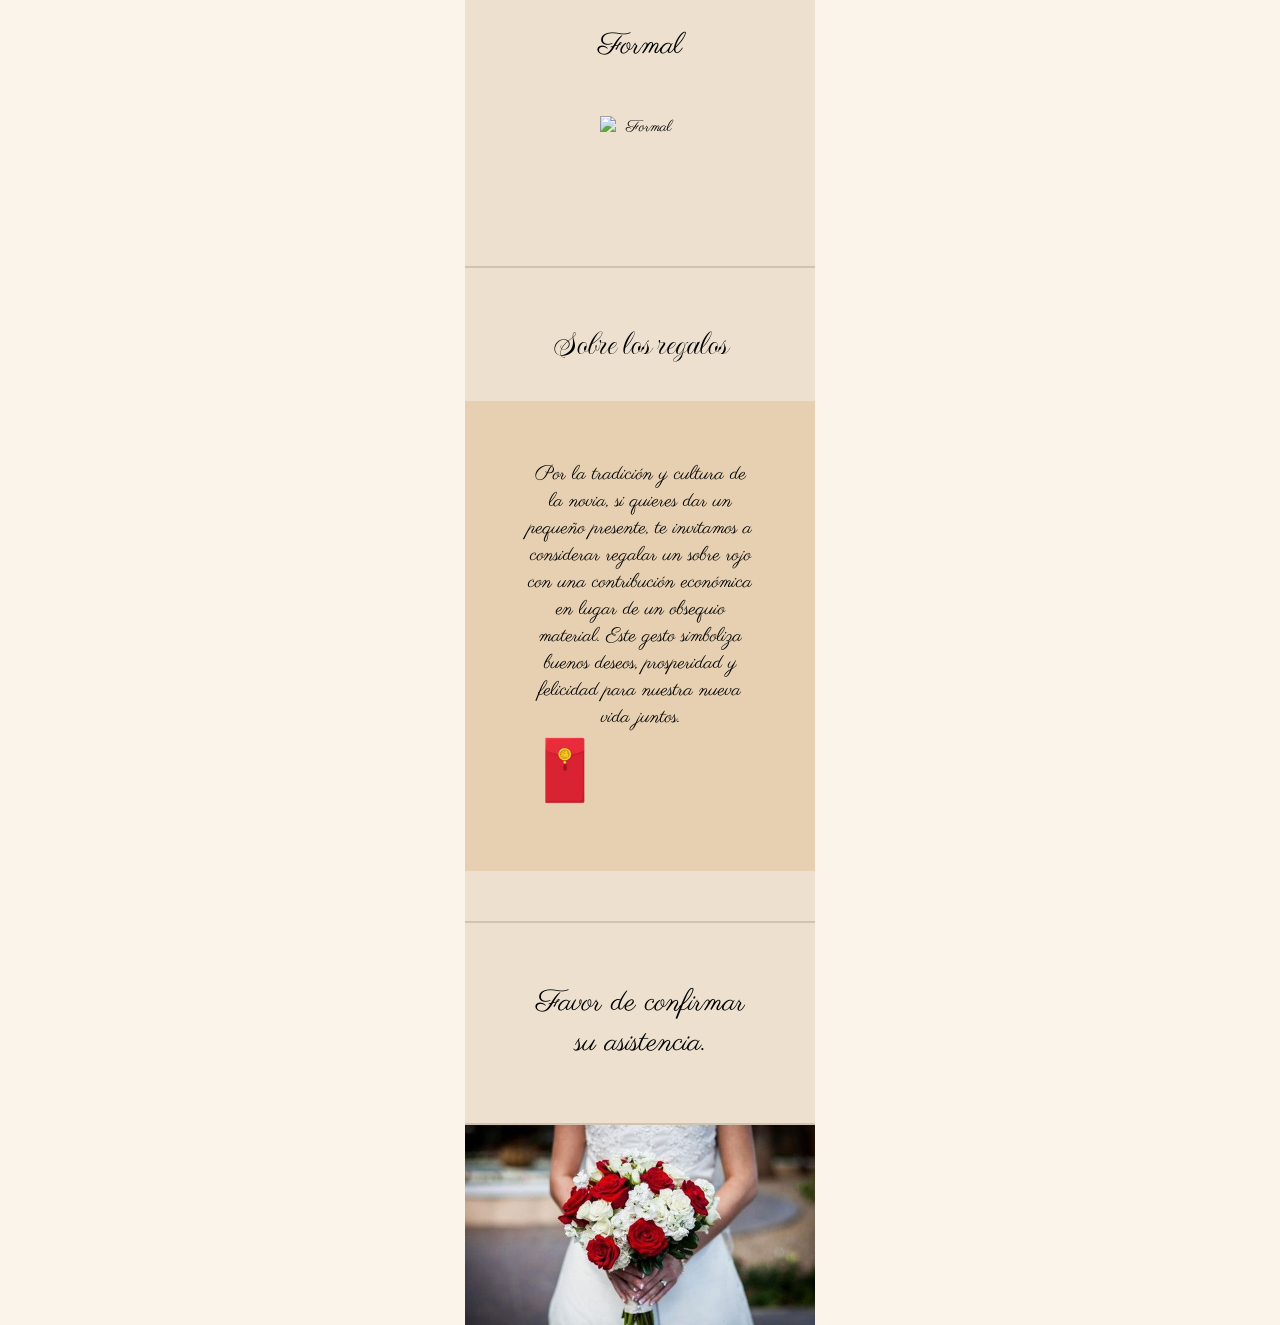
==== commit 33c9e185: "Update index.html" ====
--- a/index.html
+++ b/index.html
@@ -147,12 +147,14 @@
     <div class="_6_CODIGO_VESTIMENTA">
         <p id="titulo">Código de vestimenta</p>
         <a id="titulo2">Formal</a>
-        <div class="iconFormal" ><img src="https://invitaciones.krema-mx.com/Content/img/icons/codigo-de-vestir.png" alt="Formal" id="iconFormal"></div>
+        <div class="iconFormal">
+            <img src="https://invitaciones.krema-mx.com/Content/img/icons/codigo-de-vestir.png" alt="Formal" id="iconFormal">
+        </div>
     </div>
     <div class="_7_REGALOS">
         <p id="titulo">Sobre los regalos</p>
-        <a id="regalos">Por la tradición y cultura de la novia, si quieres dar un pequeño presente, te invitamos a considerar regalar un sobre rojo con una contribución económica en lugar de un obsequio material. Este gesto simboliza buenos deseos, prosperidad y felicidad para nuestra nueva vida juntos.</a>
-        <div class="iconRegalos" ><img src="sobreRojo.png" alt="sobreRojo" id="iconRegalos"></div>
+        <a id="regalos">Por la tradición y cultura de la novia, si quieres dar un pequeño presente, te invitamos a considerar regalar un sobre rojo con una contribución económica en lugar de un obsequio material. Este gesto simboliza buenos deseos, prosperidad y felicidad para nuestra nueva vida juntos.
+        <img src="sobreRojo.png" alt="sobreRojo" id="iconRegalos"></a>
     </div>
     <div class="_8_FINAL">
        <a id="numTelefono">Favor de confirmar su asistencia.</a>
--- a/styles.css
+++ b/styles.css
@@ -319,14 +319,13 @@
 }
 .iconFormal{
     background-color: #ede0cf;
-    margin: 20 auto; /* Centra la página */
-    justify-content: center; /* Centra horizontalmente */
-    align-items: center; /* Centra verticalmente */
+    margin: 20 auto; 
+    justify-content: center;
+    align-items: center; 
     display: grid;
     padding-bottom: 20px;
     font-family: "Parisienne", serif;
     padding: 50px;
-    background: transparent;
 }
 #iconFormal{
     width: 80px;
@@ -359,6 +358,13 @@
     color:black;
     font-size: 20px;
     font-family: "Parisienne", serif;
+}
+
+#iconRegalos{
+    width: 80px;
+    height: 80px;
+    font-family: "Parisienne", serif;
+    background: transparent;
 }
 
 ._8_FINAL{
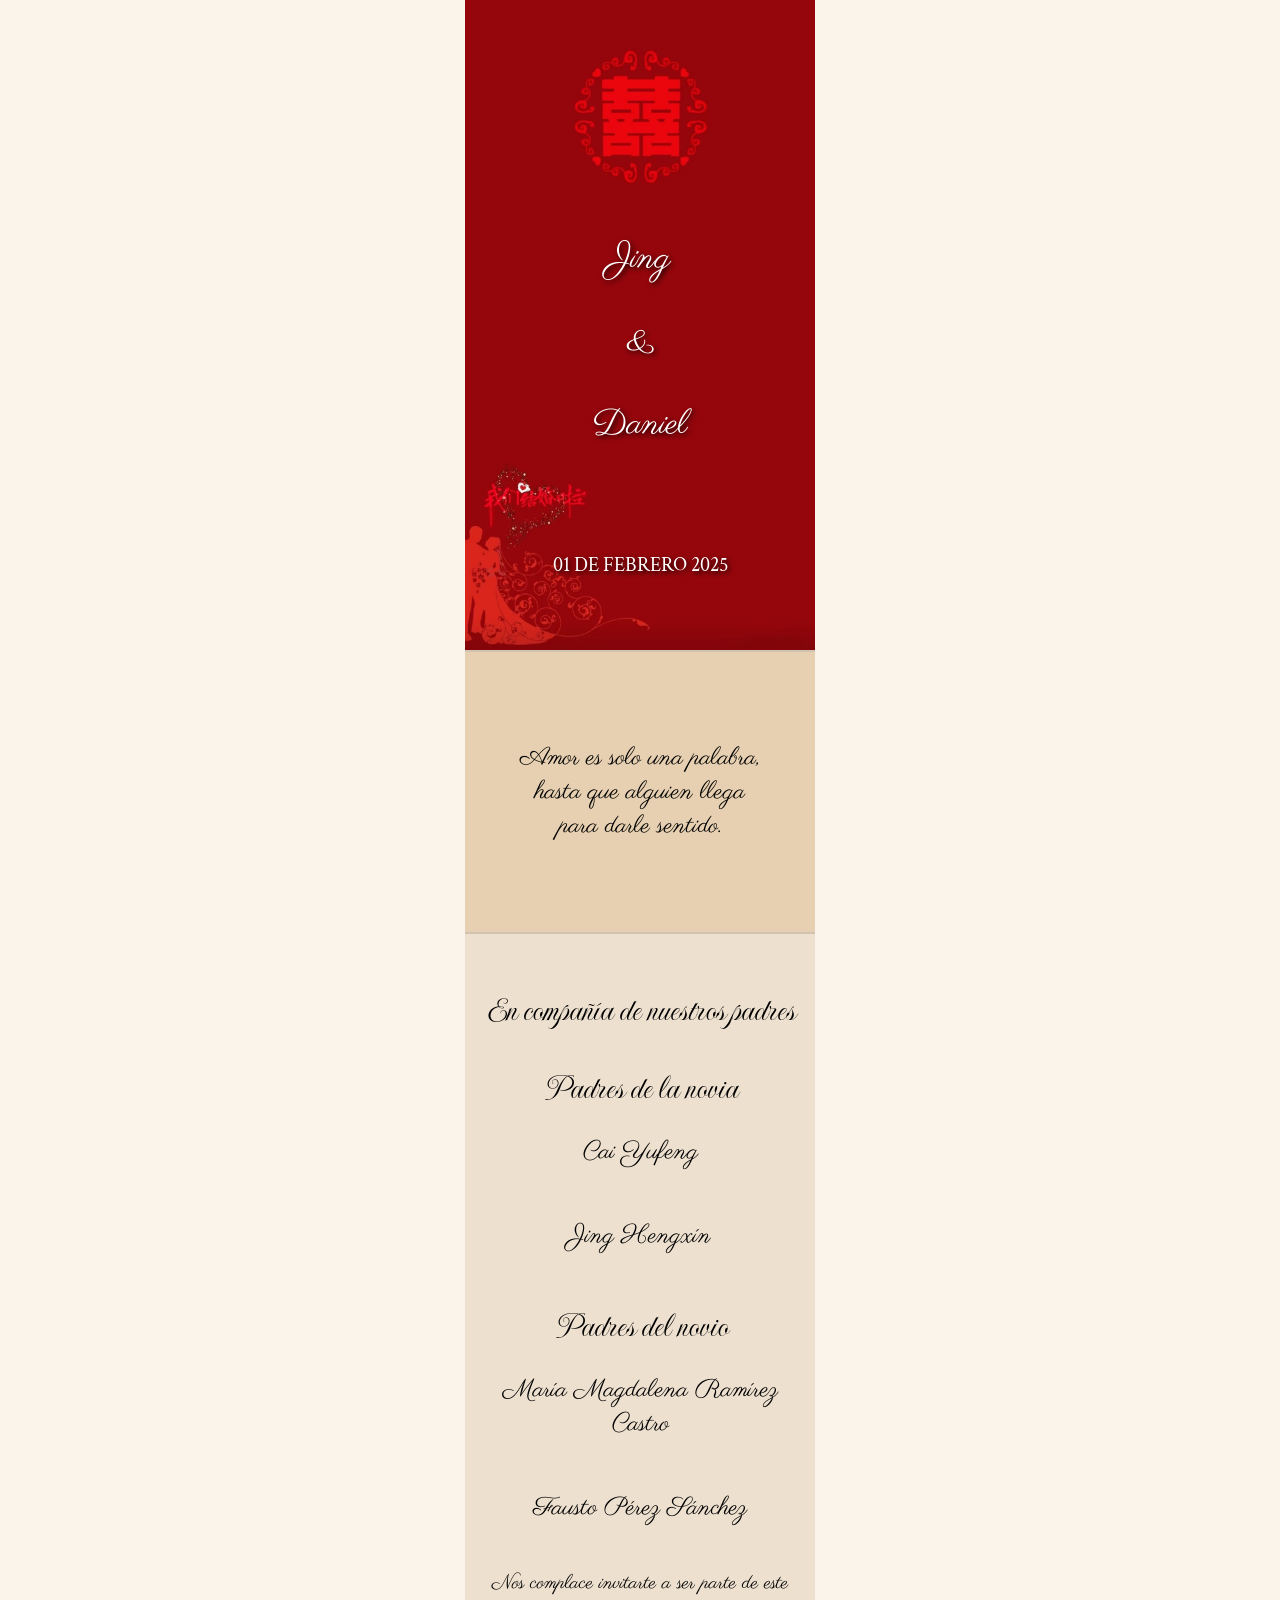
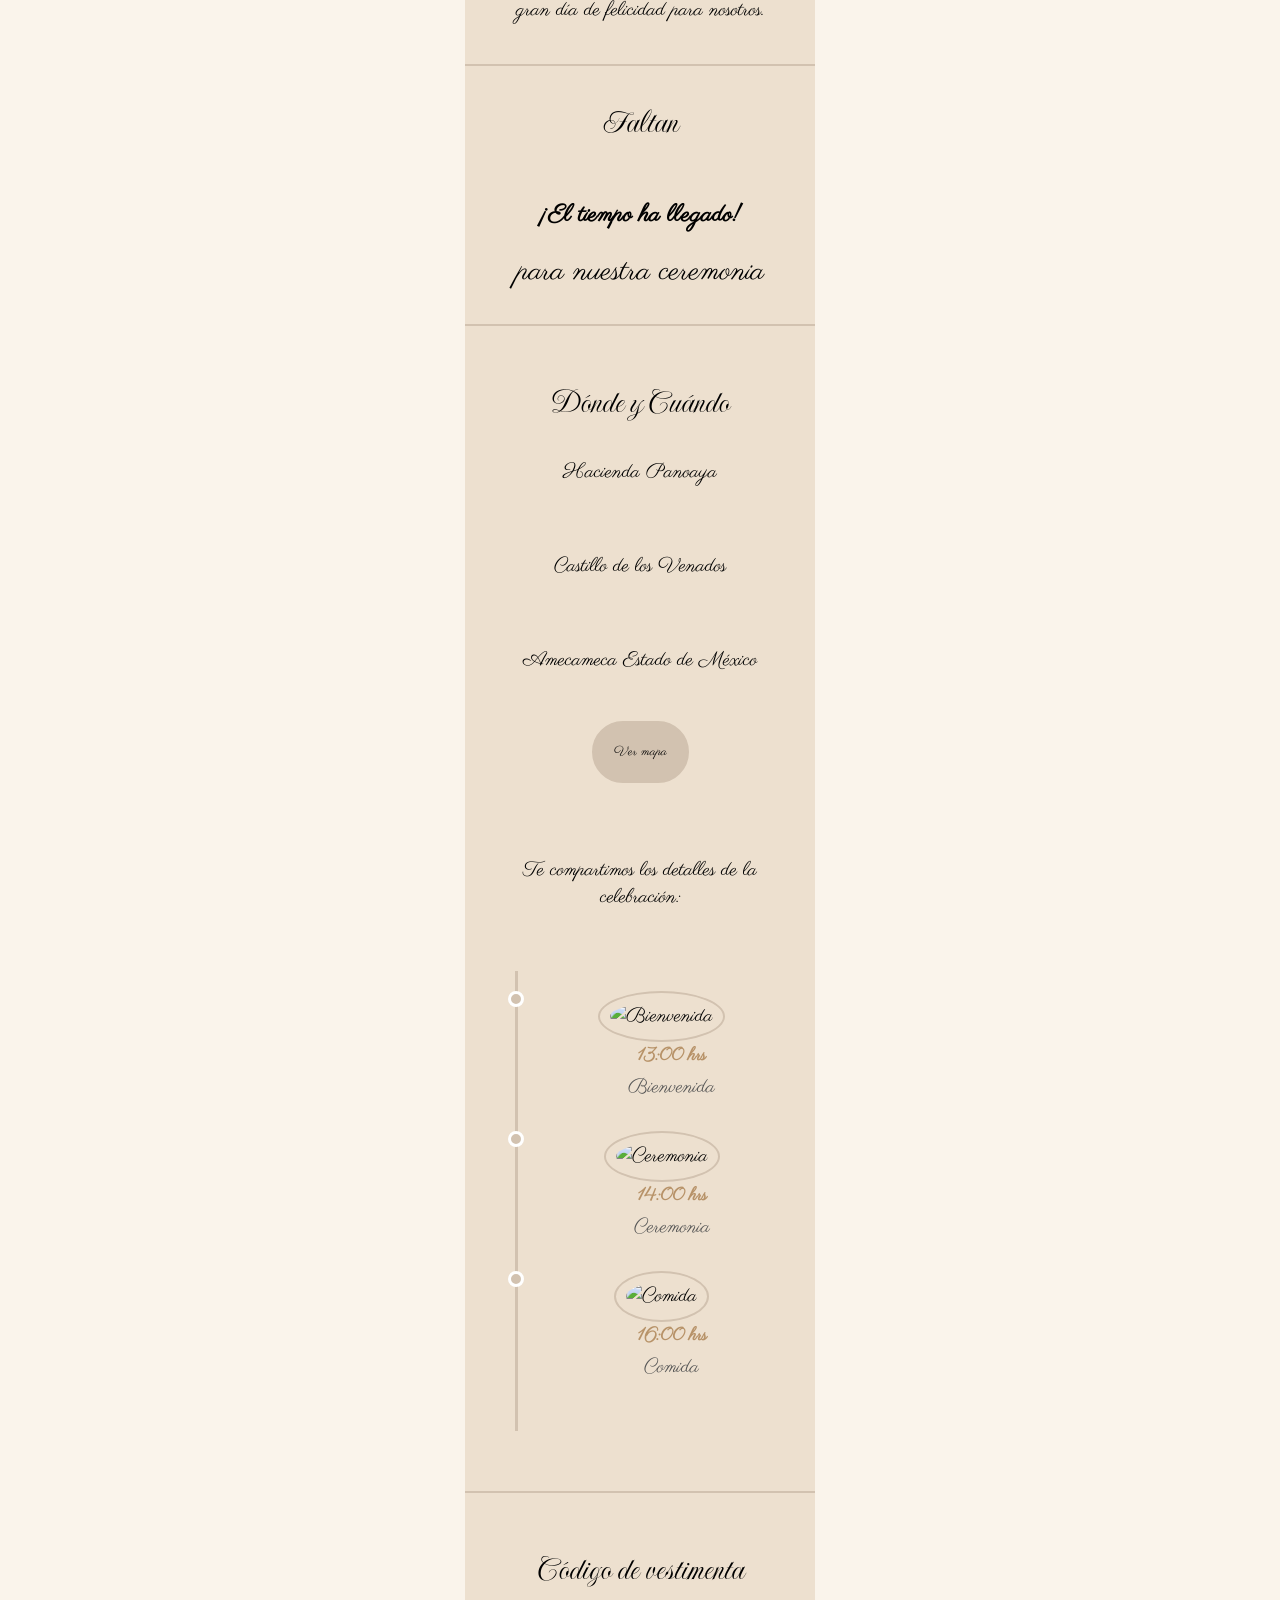
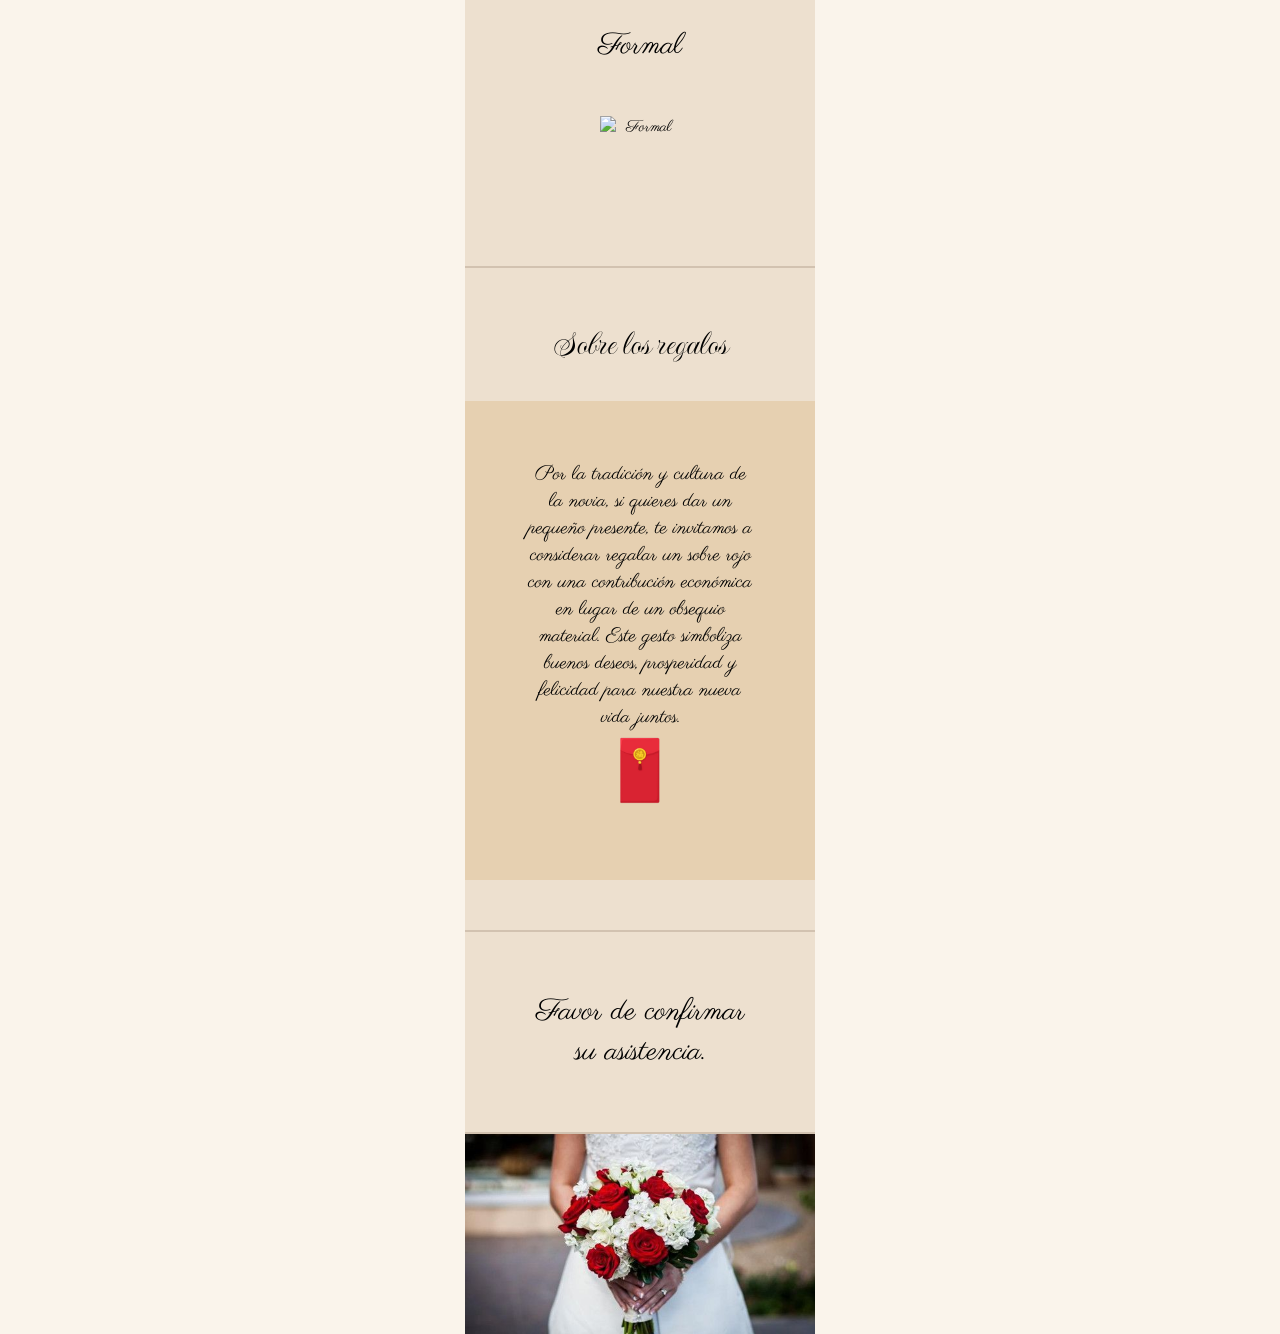
==== commit a3dd886a: "Update index.html" ====
--- a/index.html
+++ b/index.html
@@ -154,7 +154,8 @@
     <div class="_7_REGALOS">
         <p id="titulo">Sobre los regalos</p>
         <a id="regalos">Por la tradición y cultura de la novia, si quieres dar un pequeño presente, te invitamos a considerar regalar un sobre rojo con una contribución económica en lugar de un obsequio material. Este gesto simboliza buenos deseos, prosperidad y felicidad para nuestra nueva vida juntos.
-        <img src="sobreRojo.png" alt="sobreRojo" id="iconRegalos"></a>
+        <br>
+            <img src="sobreRojo.png" alt="sobreRojo" id="iconRegalos"></a>
     </div>
     <div class="_8_FINAL">
        <a id="numTelefono">Favor de confirmar su asistencia.</a>
--- a/styles.css
+++ b/styles.css
@@ -1,35 +1,33 @@
 body {
     height: 100vh;
     display: grid;
-    justify-content: center; /* Centra horizontalmente */
-    align-items: center;    /* Centra verticalmente */
+    justify-content: center; 
+    align-items: center;    
     /*display: flex; /* Activa el modelo flexbox */
-   
     /*max-width: auto;*/
     width:350px;
     margin: auto;
     text-align: center;
     padding: auto;
     background-color: #faf4eb;
-
-font-family: "Parisienne", serif;
-
-}
+    font-family: "Parisienne", serif;
+}
+
 .texto{
     text-align: center;
- font-size: 20px;
-  font-family: "Lora", serif;
-  font-optical-sizing: auto;
-  font-weight: <weight>;
-  font-style: normal;
+    font-size: 20px;
+    font-family: "Lora", serif;
+    font-optical-sizing: auto;
+    font-weight: <weight>;
+    font-style: normal;
 }
 
 .textoRegalo{
     background-color: #e6d0b1;
     height: 100px;
     display: grid;
-    justify-content: center; /* Centra horizontalmente */
-    align-items: center; /* Centra verticalmente */
+    justify-content: center; 
+    align-items: center; 
     padding: 70px;
     text-align: center;
      font-family: "IM Fell French Canon", serif;
@@ -337,10 +335,10 @@
 ._7_REGALOS{
      border-bottom: 2px  solid #d2c2b0; 
     background-color: #ede0cf;
-    margin: 20 auto; /* Centra la página */
-    justify-content: center; /* Centra horizontalmente */
-    align-items: center; /* Centra verticalmente */
-    height: auto; /* Ocupa toda la altura de la ventana */
+    margin: 20 auto; 
+    justify-content: center; 
+    align-items: center; 
+    height: auto;
     display: grid;
     font-family: "Parisienne", serif;
     padding-top: 20px;
@@ -350,9 +348,8 @@
 #regalos{
     background-color: #e6d0b1;
     height: auto;
-    justify-content: center; /* Centra horizontalmente */
-    align-items: center; /* Centra verticalmente */
-    display: grid;
+    justify-content: center; 
+    align-items: center;
     padding: 60px;
     text-align: center;
     color:black;
@@ -371,9 +368,9 @@
     border-bottom: 2px  solid #d2c2b0; 
     background-color: #ede0cf;
     padding: 60px ;
-    justify-content: center; /* Centra horizontalmente */
-    align-items: center; /* Centra verticalmente */
-    height: auto; /* Ocupa toda la altura de la ventana */
+    justify-content: center; 
+    align-items: center; 
+    height: auto; 
     font-size: 30px;
     font-style: bold;
  
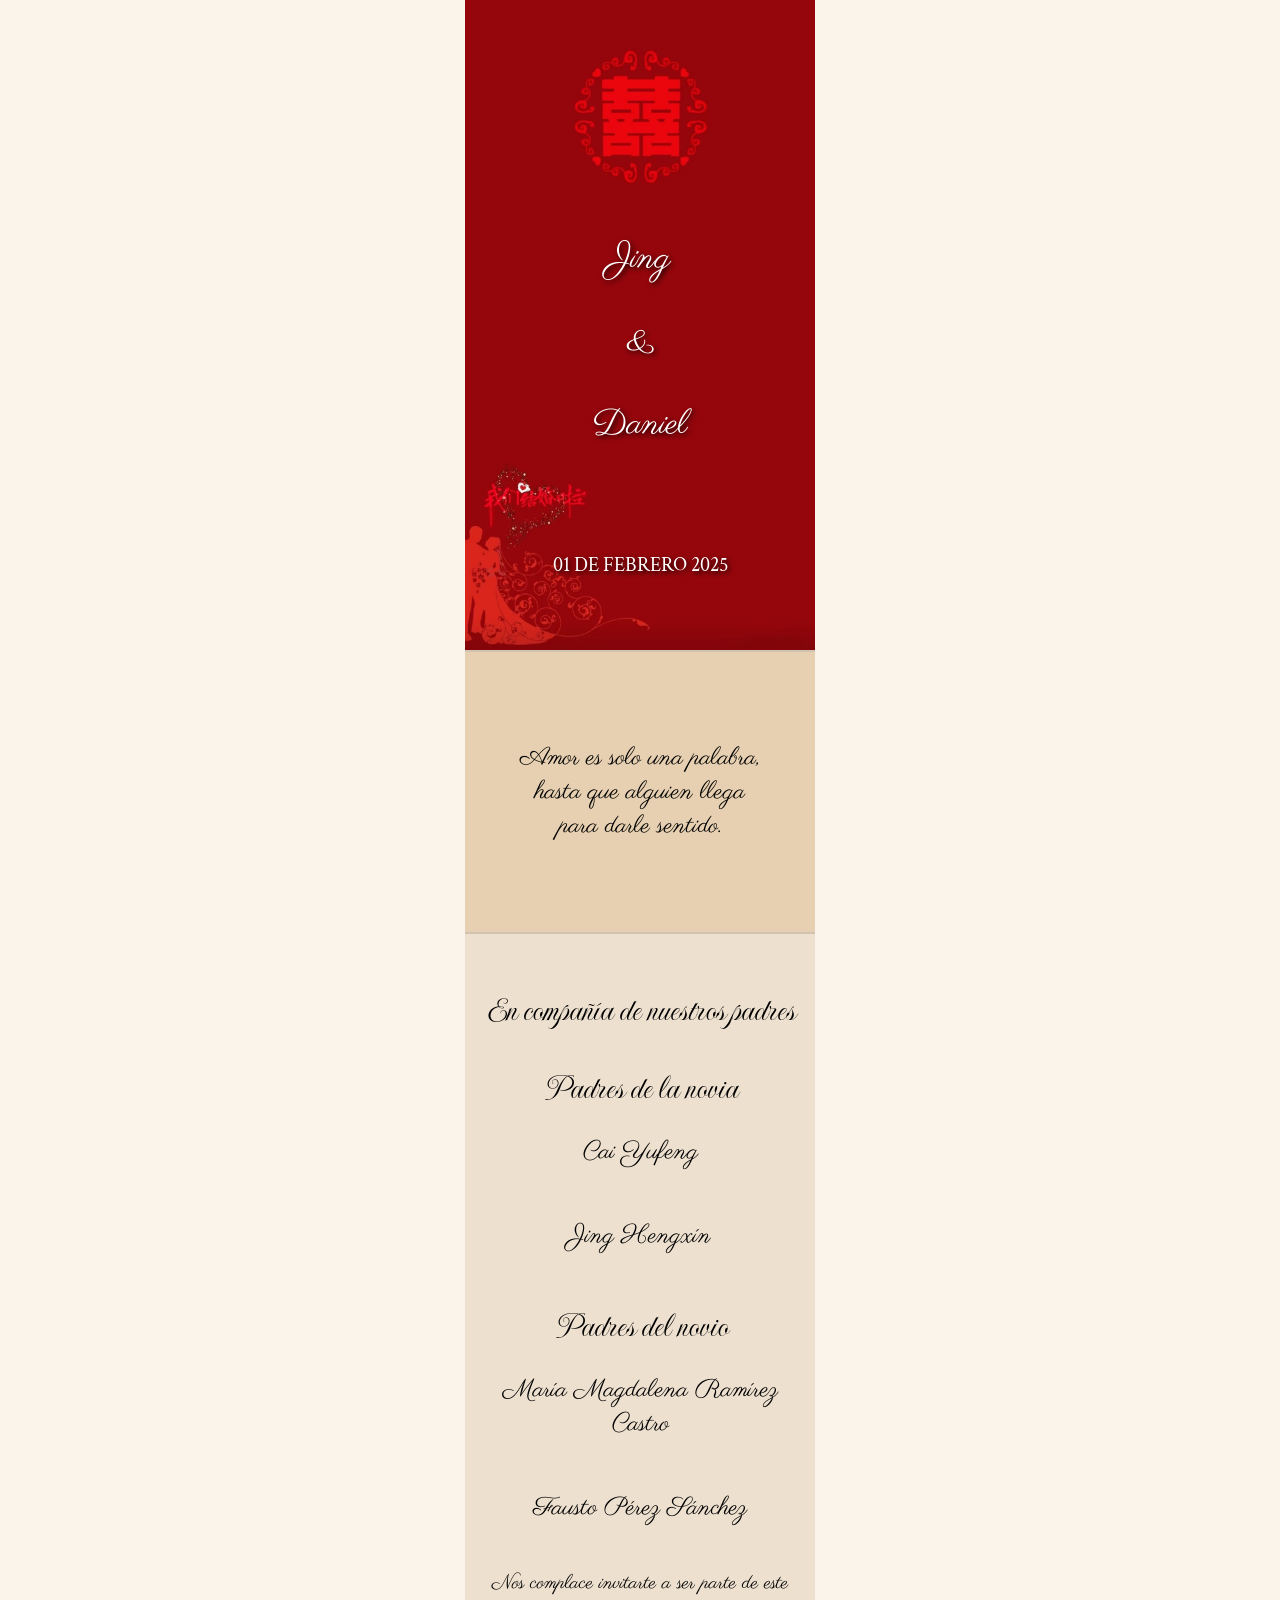
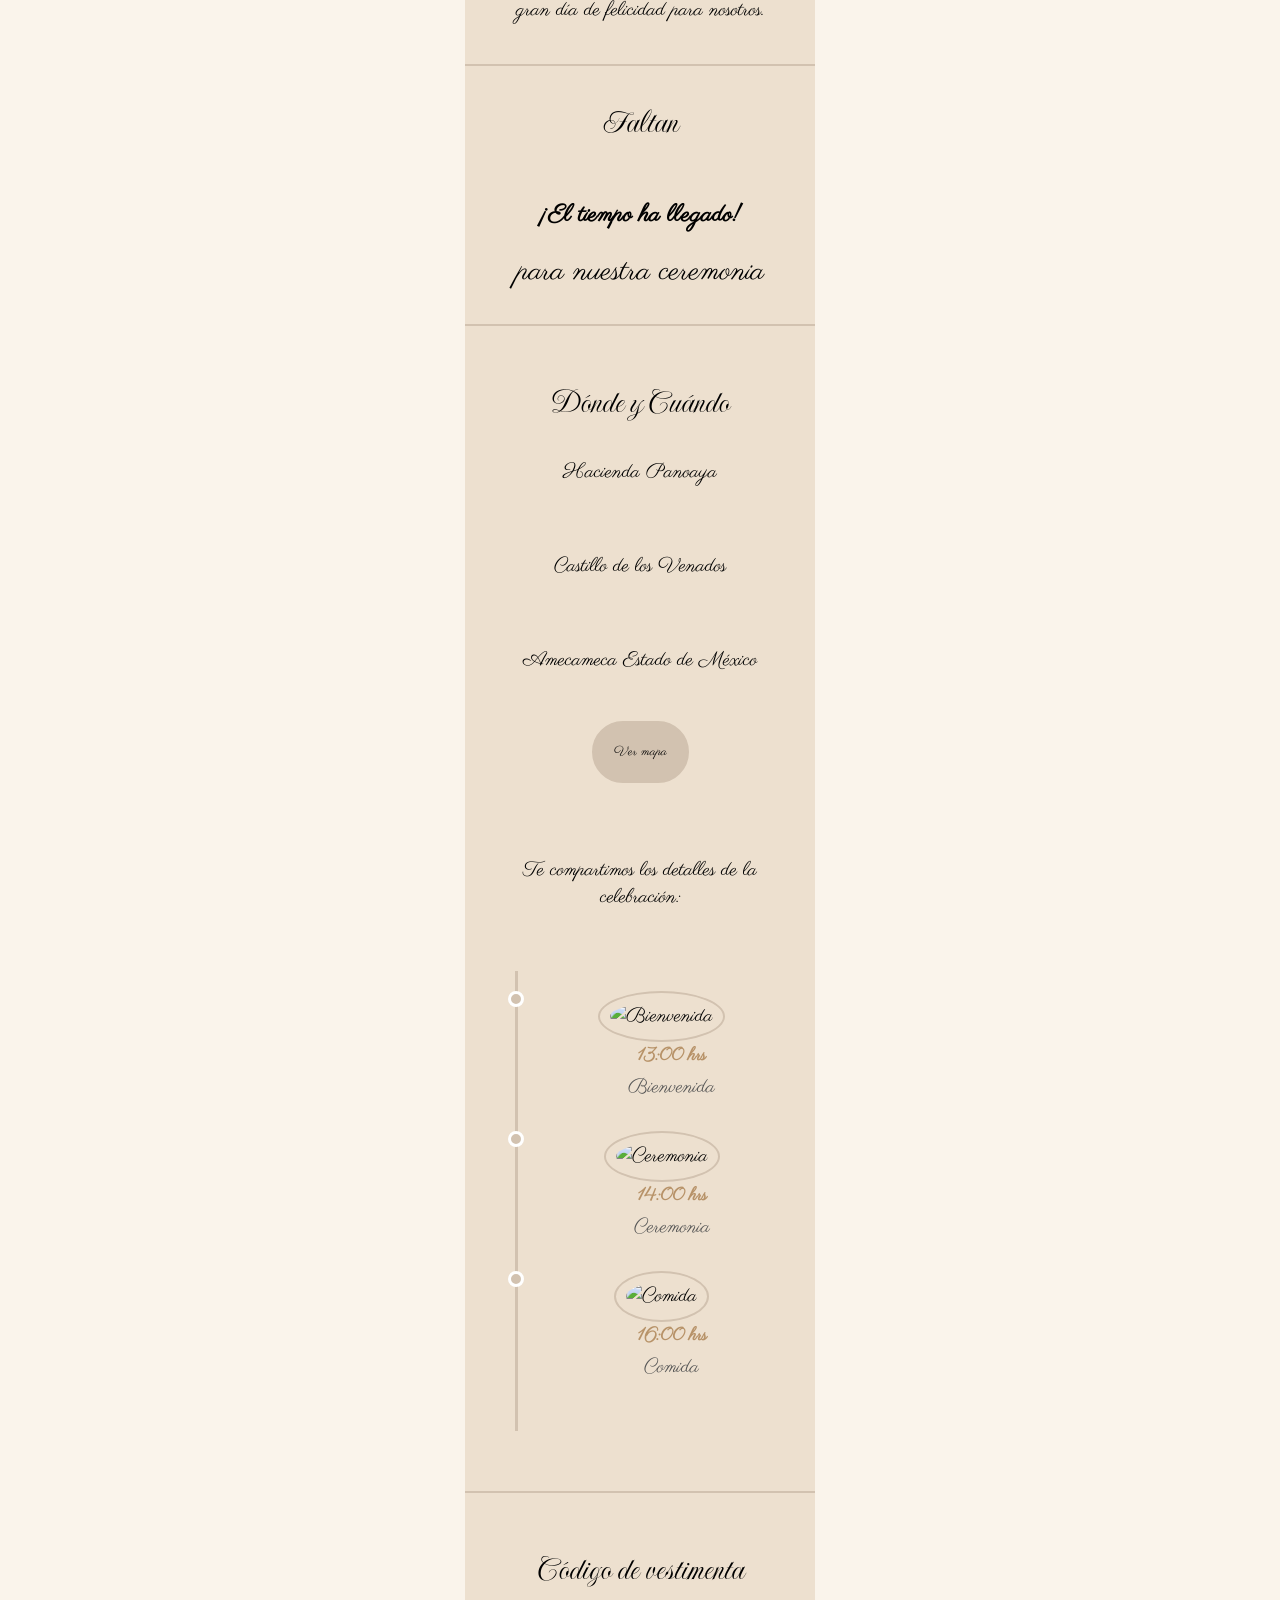
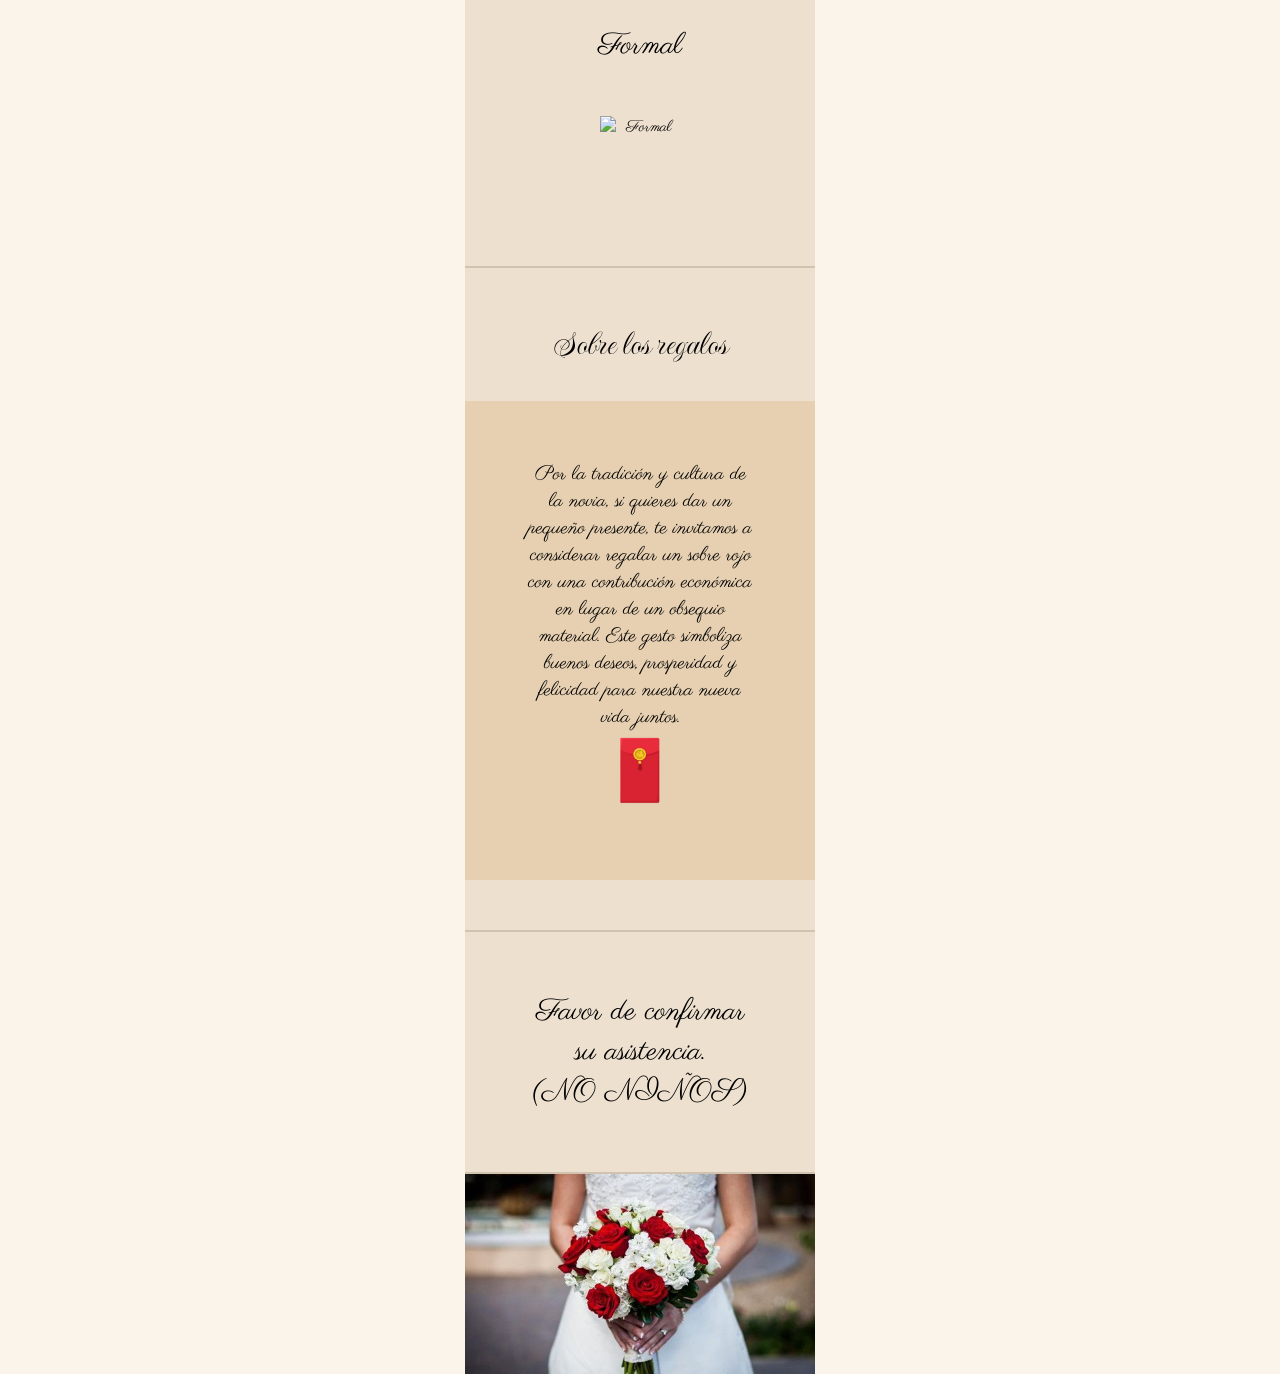
==== commit cb3ea435: "Update index.html" ====
--- a/index.html
+++ b/index.html
@@ -158,7 +158,9 @@
             <img src="sobreRojo.png" alt="sobreRojo" id="iconRegalos"></a>
     </div>
     <div class="_8_FINAL">
-       <a id="numTelefono">Favor de confirmar su asistencia.</a>
+       <a id="numTelefono">Favor de confirmar su asistencia.
+       <br>
+       (NO NIÑOS)</a>
     </div>
     <div class="_9_FOTOFINAL"></div>
 </body>
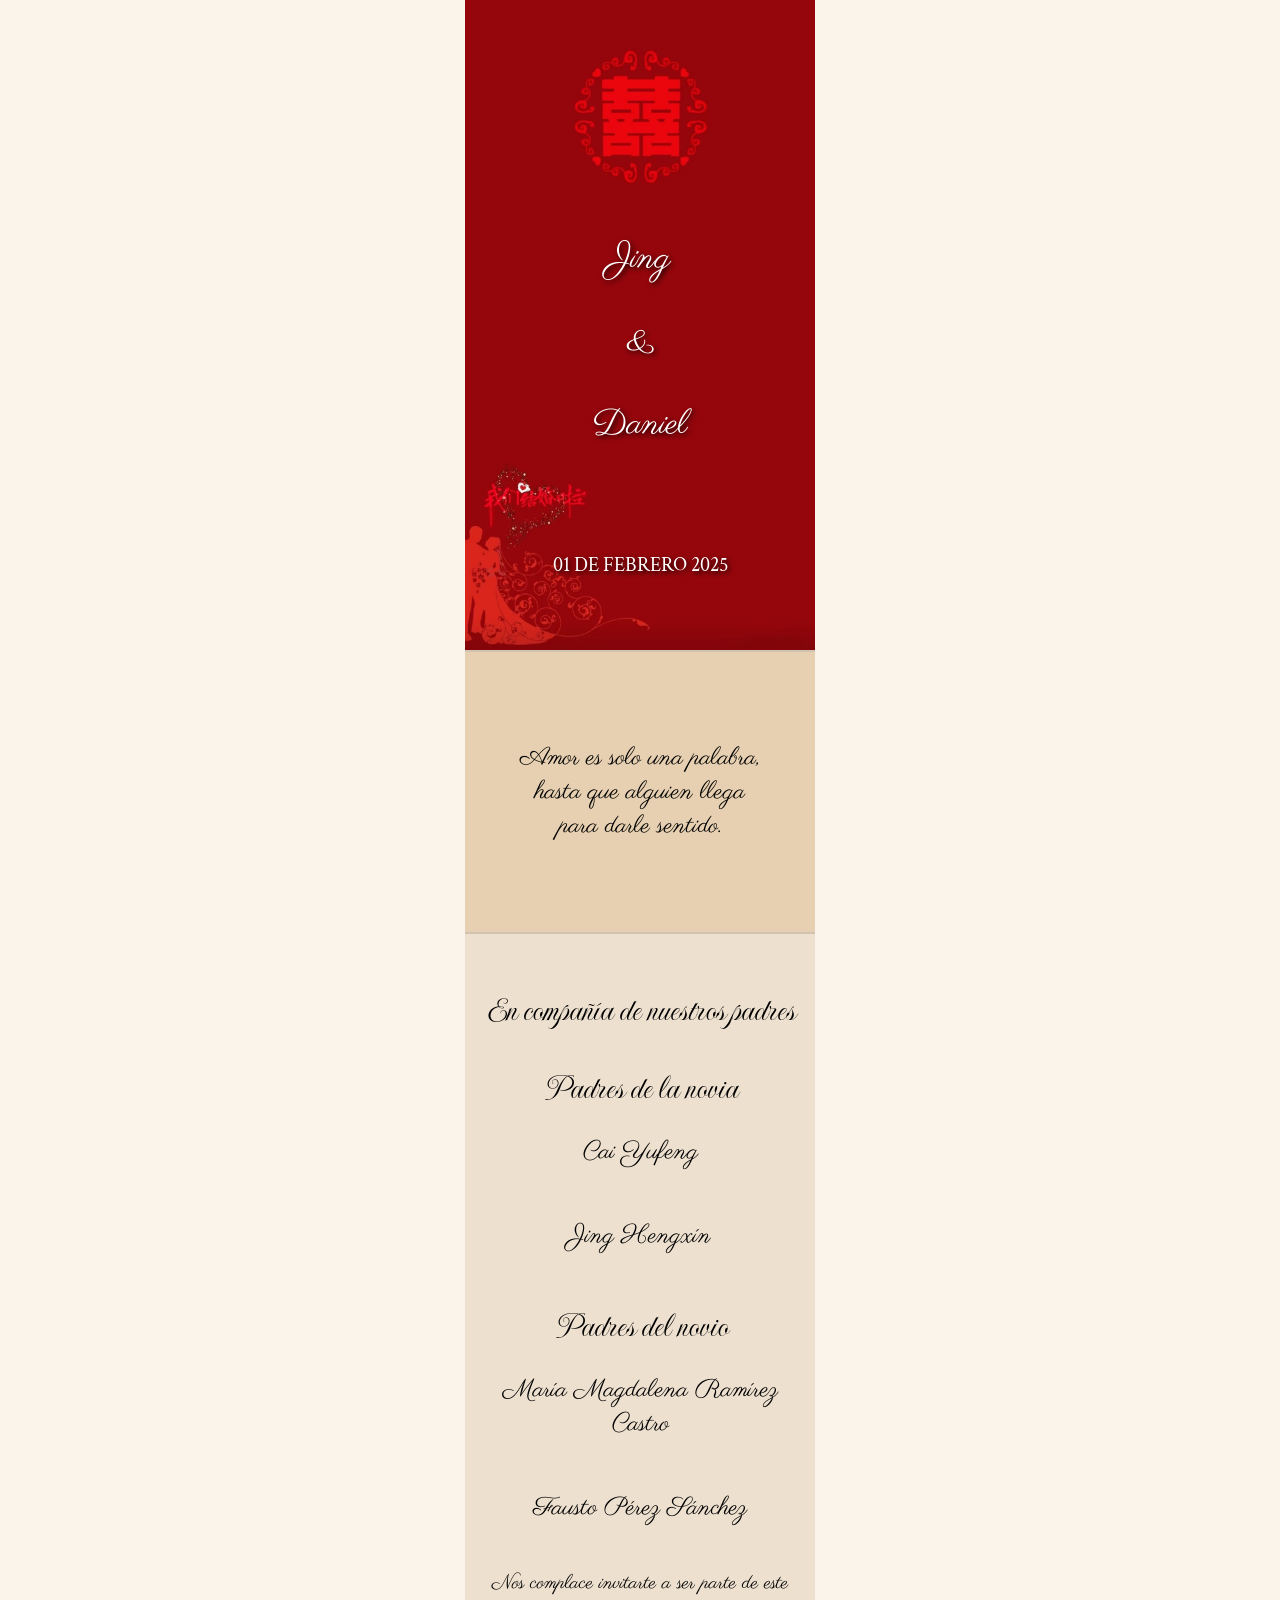
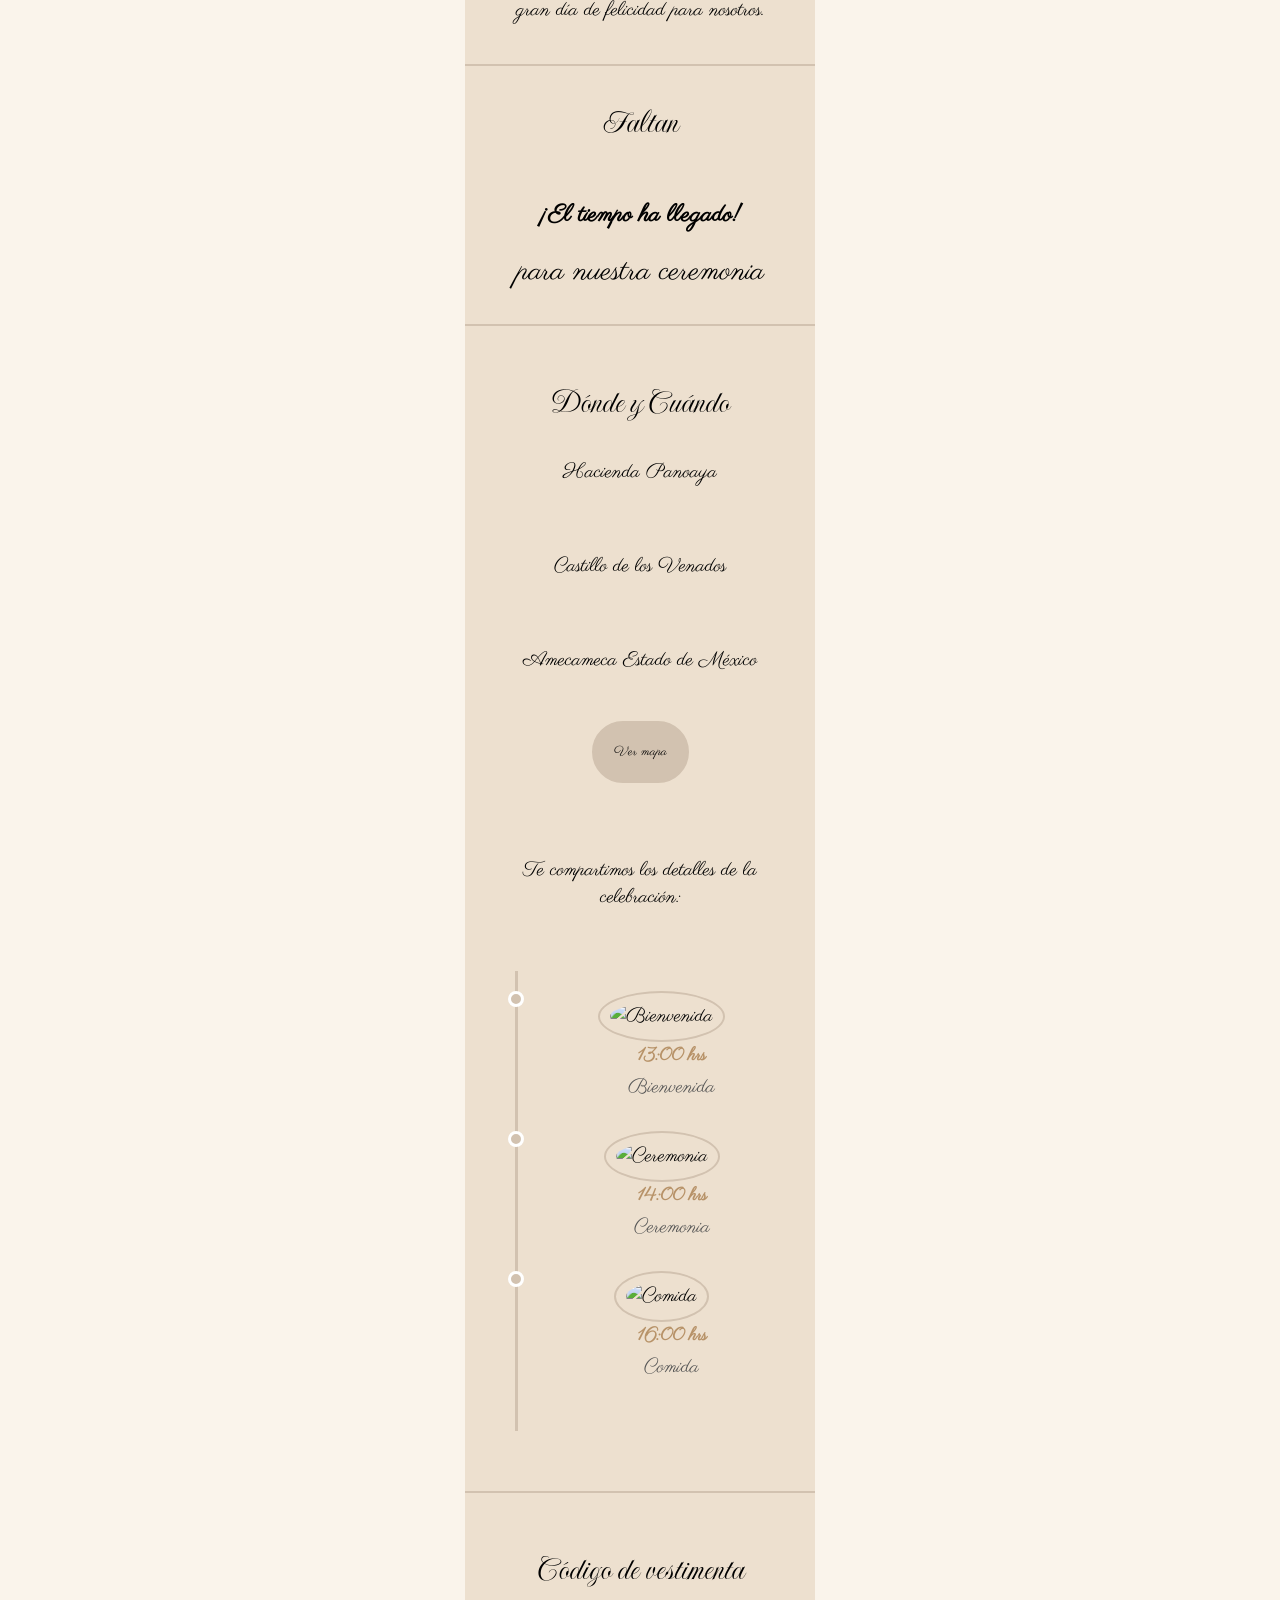
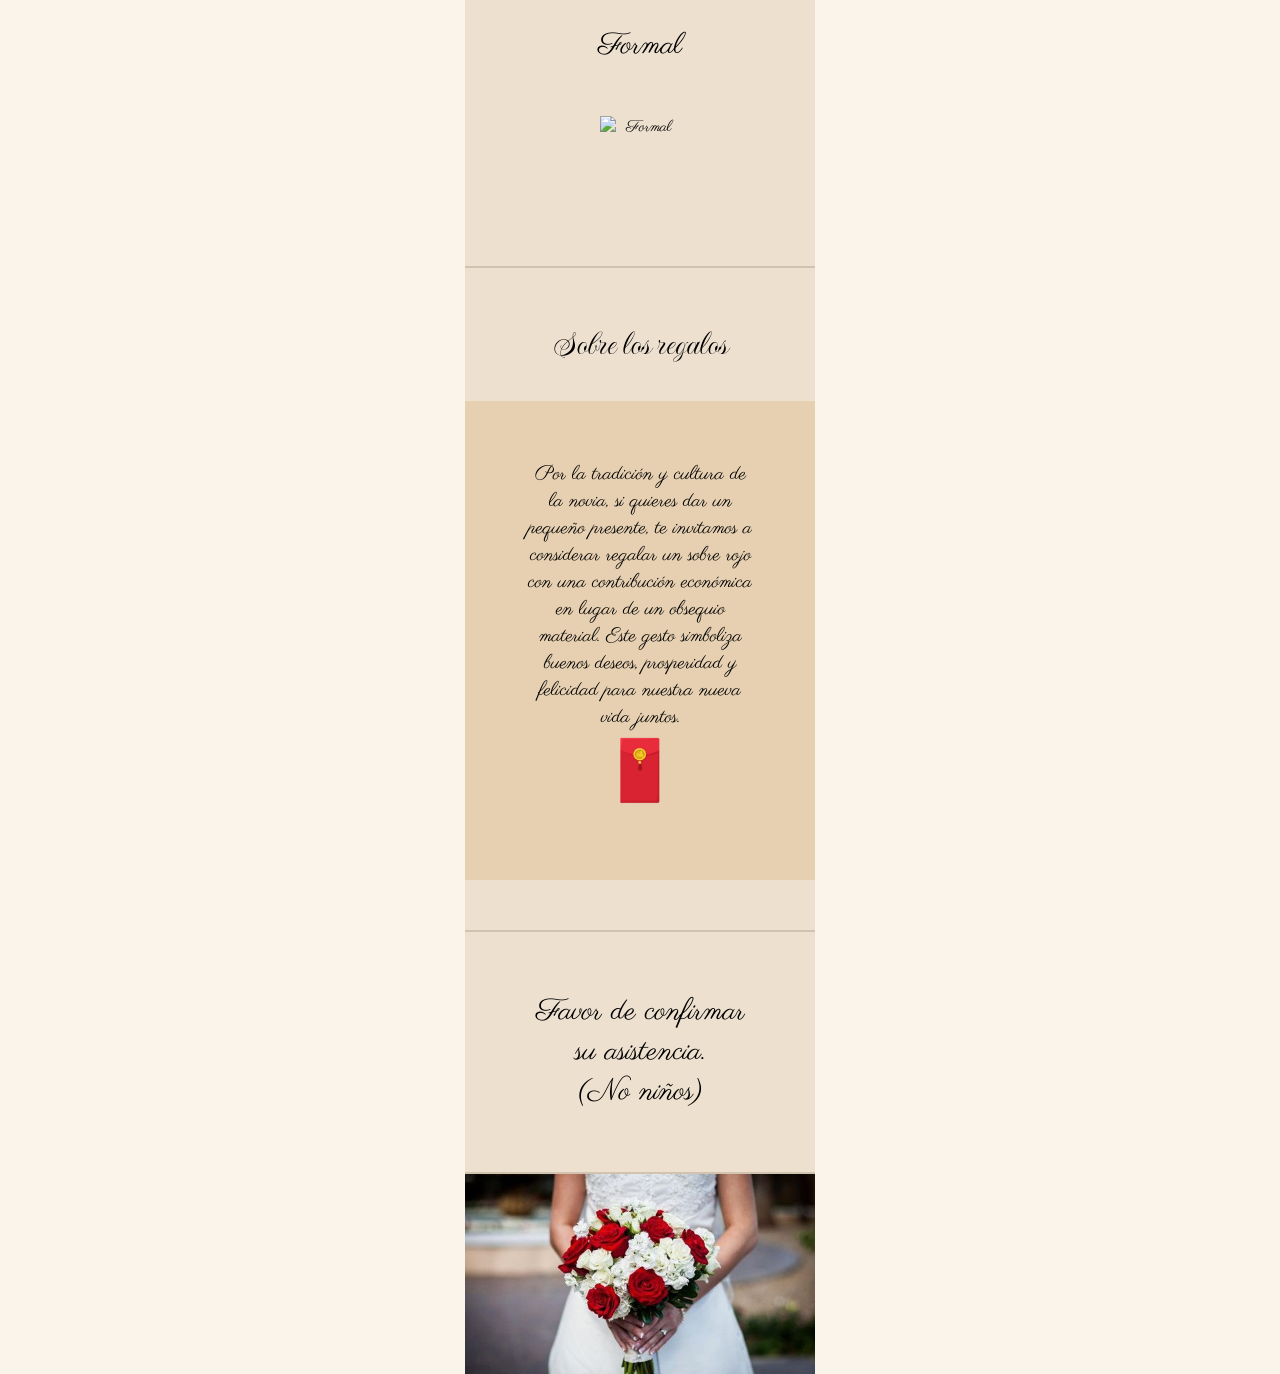
==== commit 34a9c71f: "Update index.html" ====
--- a/index.html
+++ b/index.html
@@ -160,7 +160,7 @@
     <div class="_8_FINAL">
        <a id="numTelefono">Favor de confirmar su asistencia.
        <br>
-       (NO NIÑOS)</a>
+       (No niños)</a>
     </div>
     <div class="_9_FOTOFINAL"></div>
 </body>
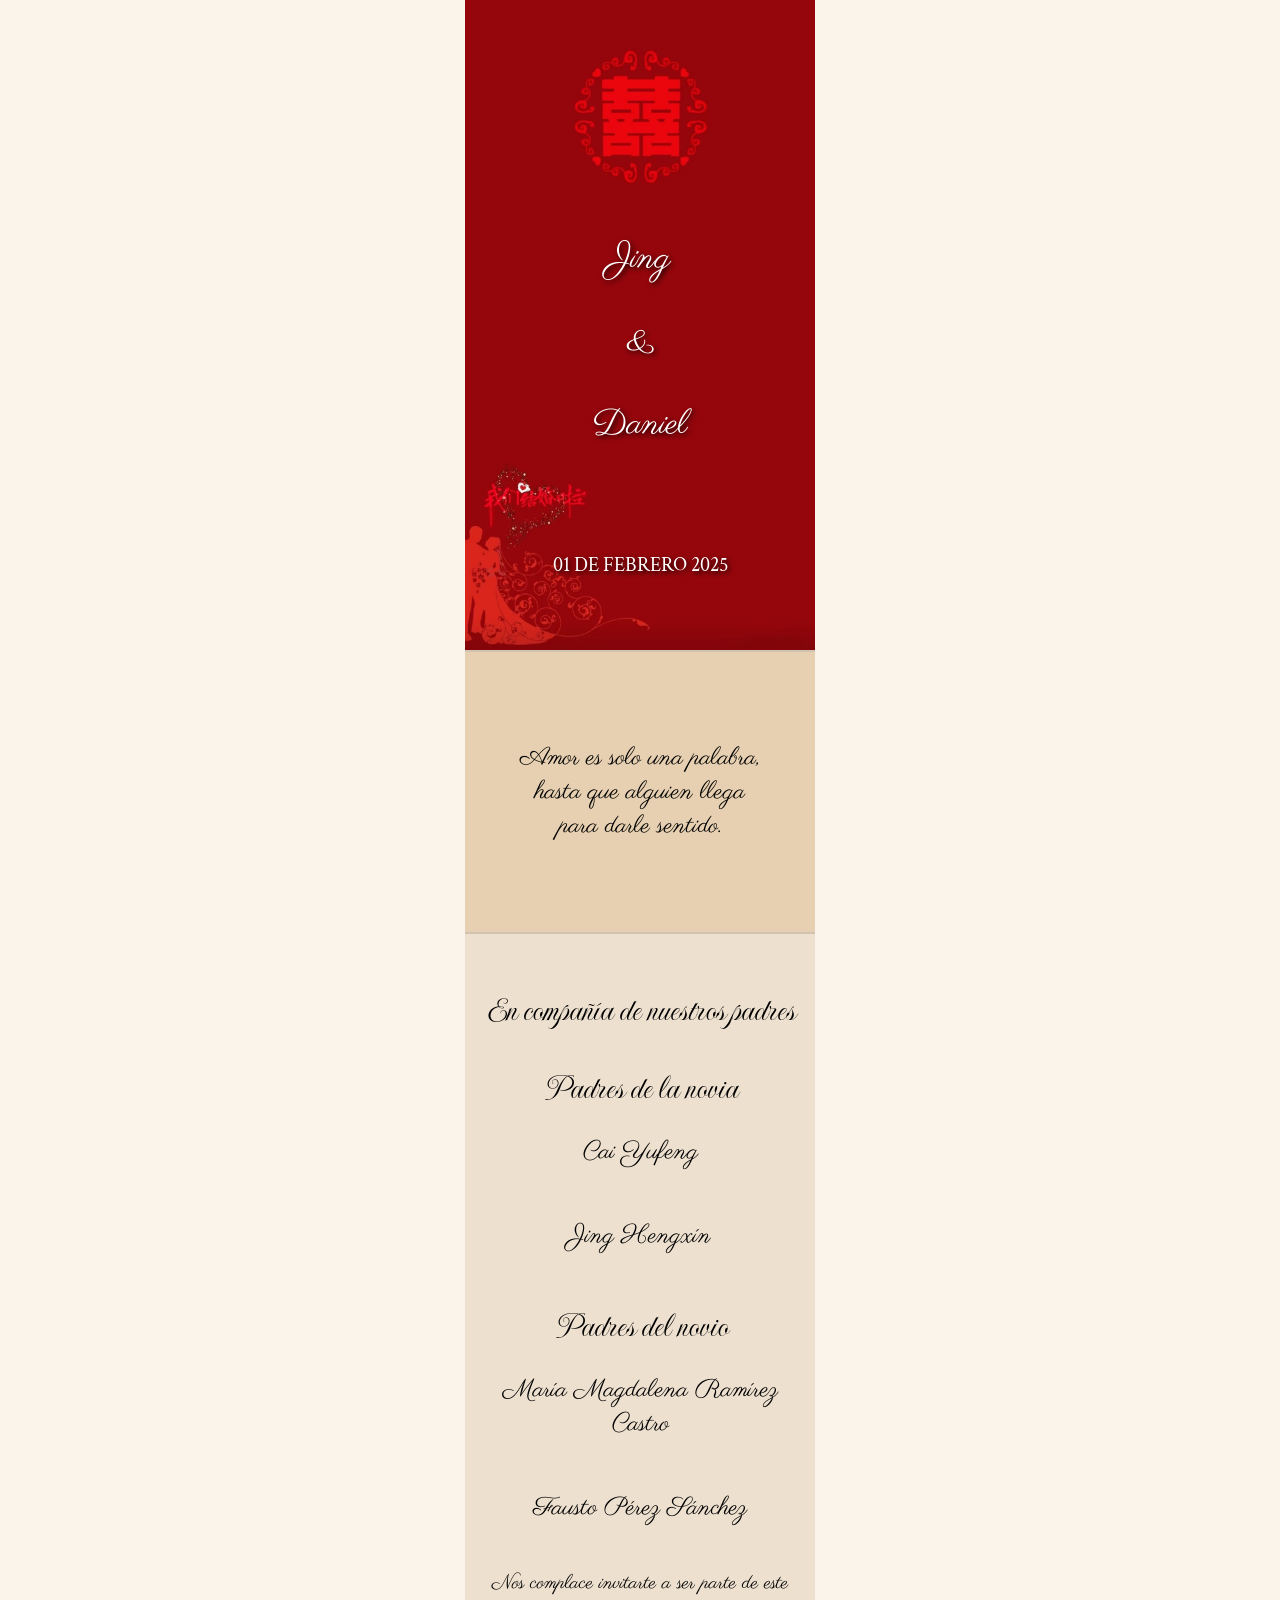
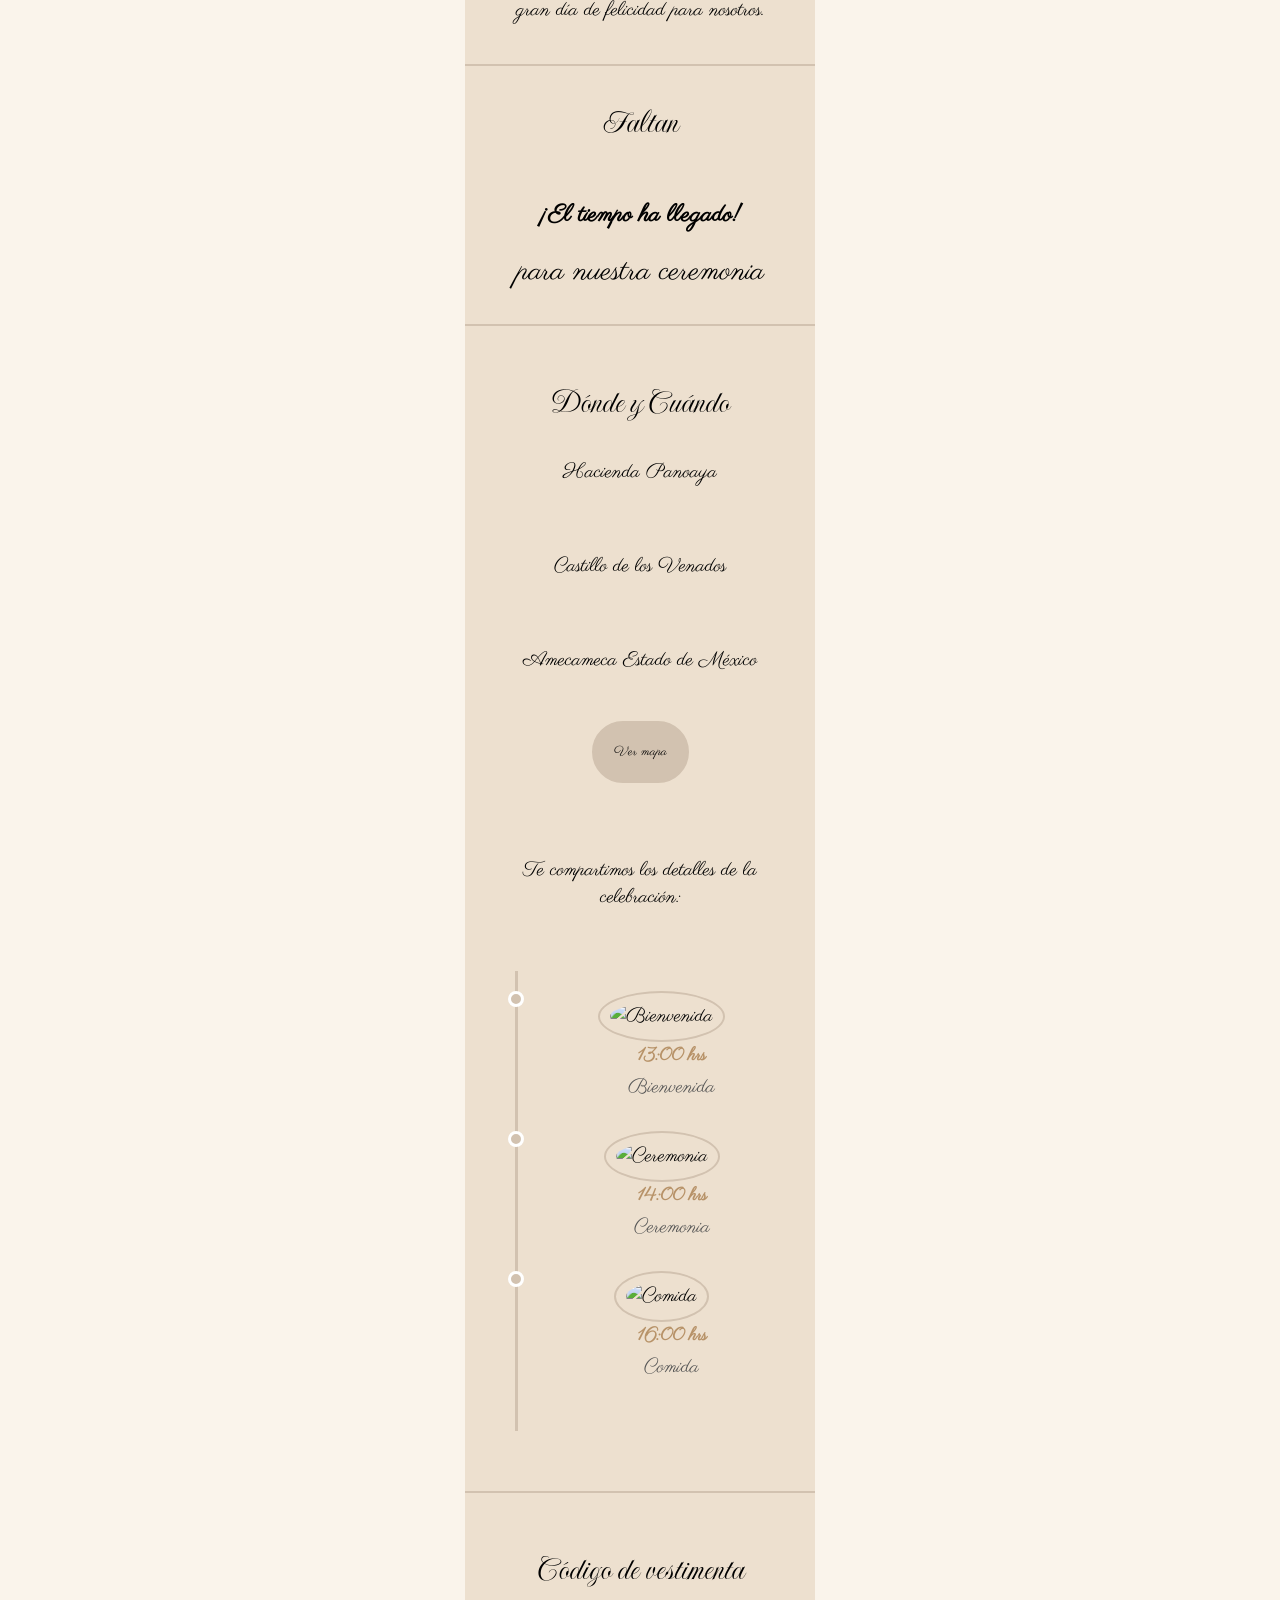
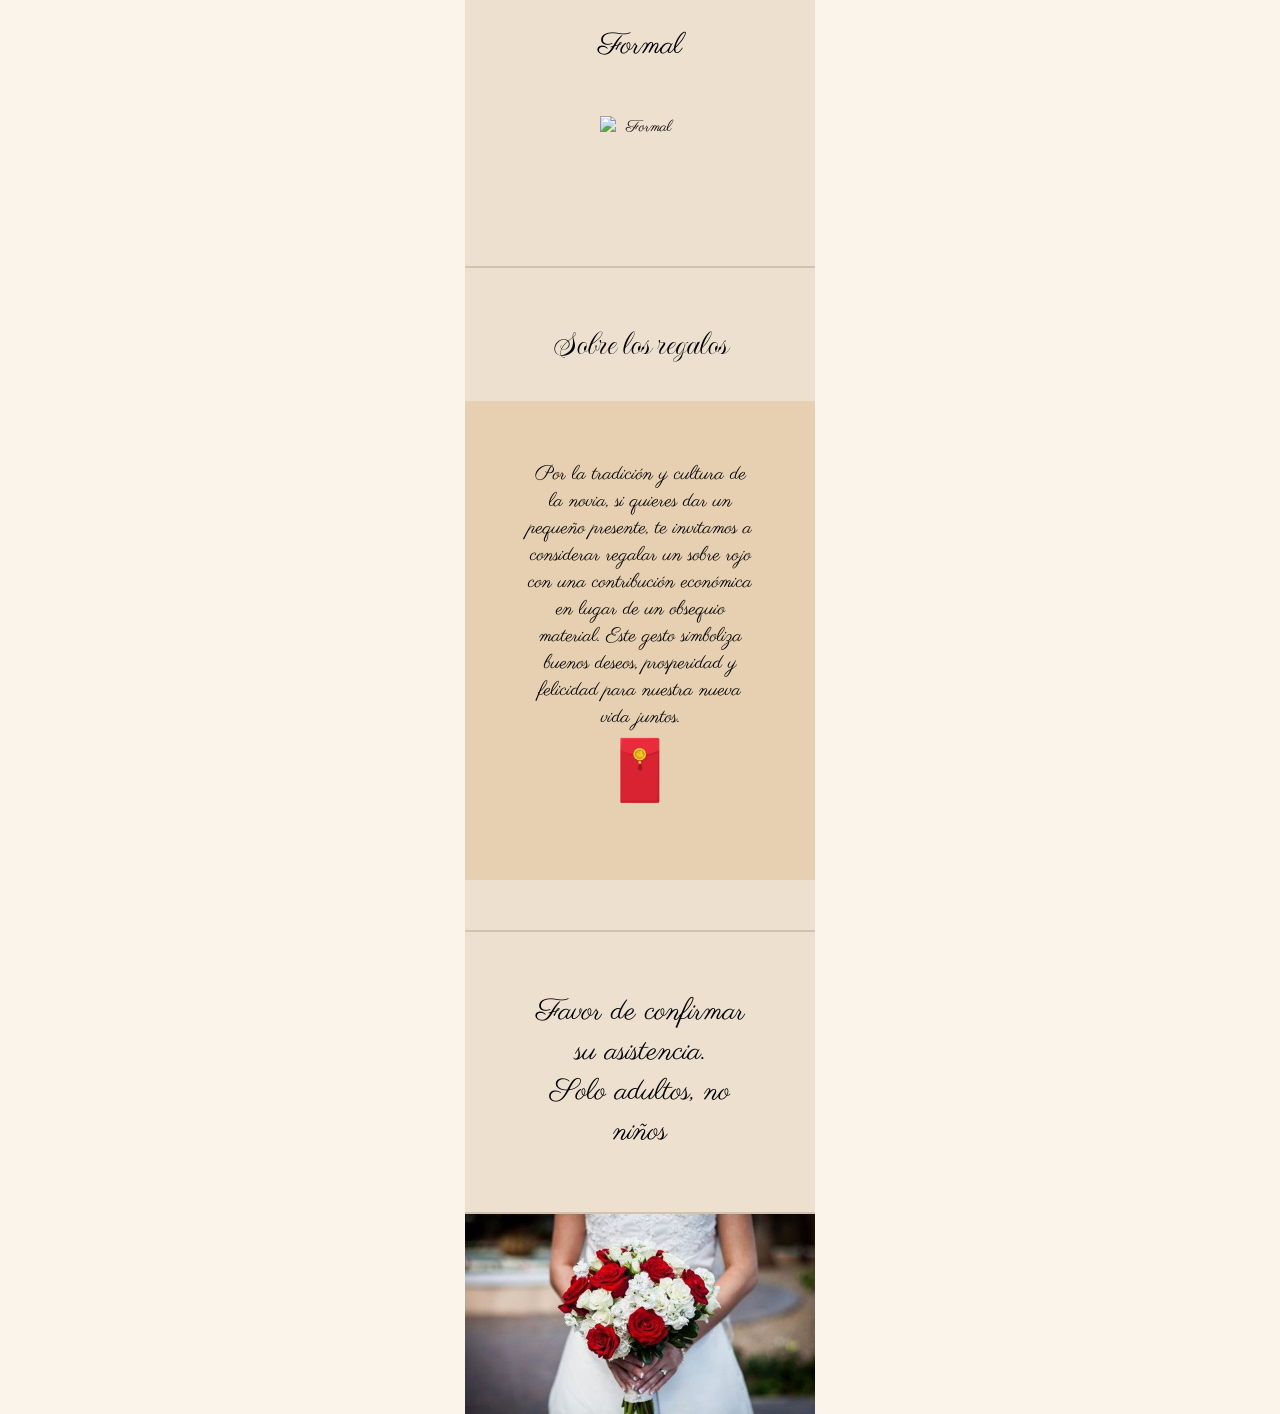
==== commit 8b663544: "Update index.html" ====
--- a/index.html
+++ b/index.html
@@ -158,9 +158,9 @@
             <img src="sobreRojo.png" alt="sobreRojo" id="iconRegalos"></a>
     </div>
     <div class="_8_FINAL">
-       <a id="numTelefono">Favor de confirmar su asistencia.
+       <a id="numTelefono">Favor de confirmar su asistencia.<a>
        <br>
-       (No niños)</a>
+       <a id="mjeNoniños">Solo adultos, no niños</a>
     </div>
     <div class="_9_FOTOFINAL"></div>
 </body>
